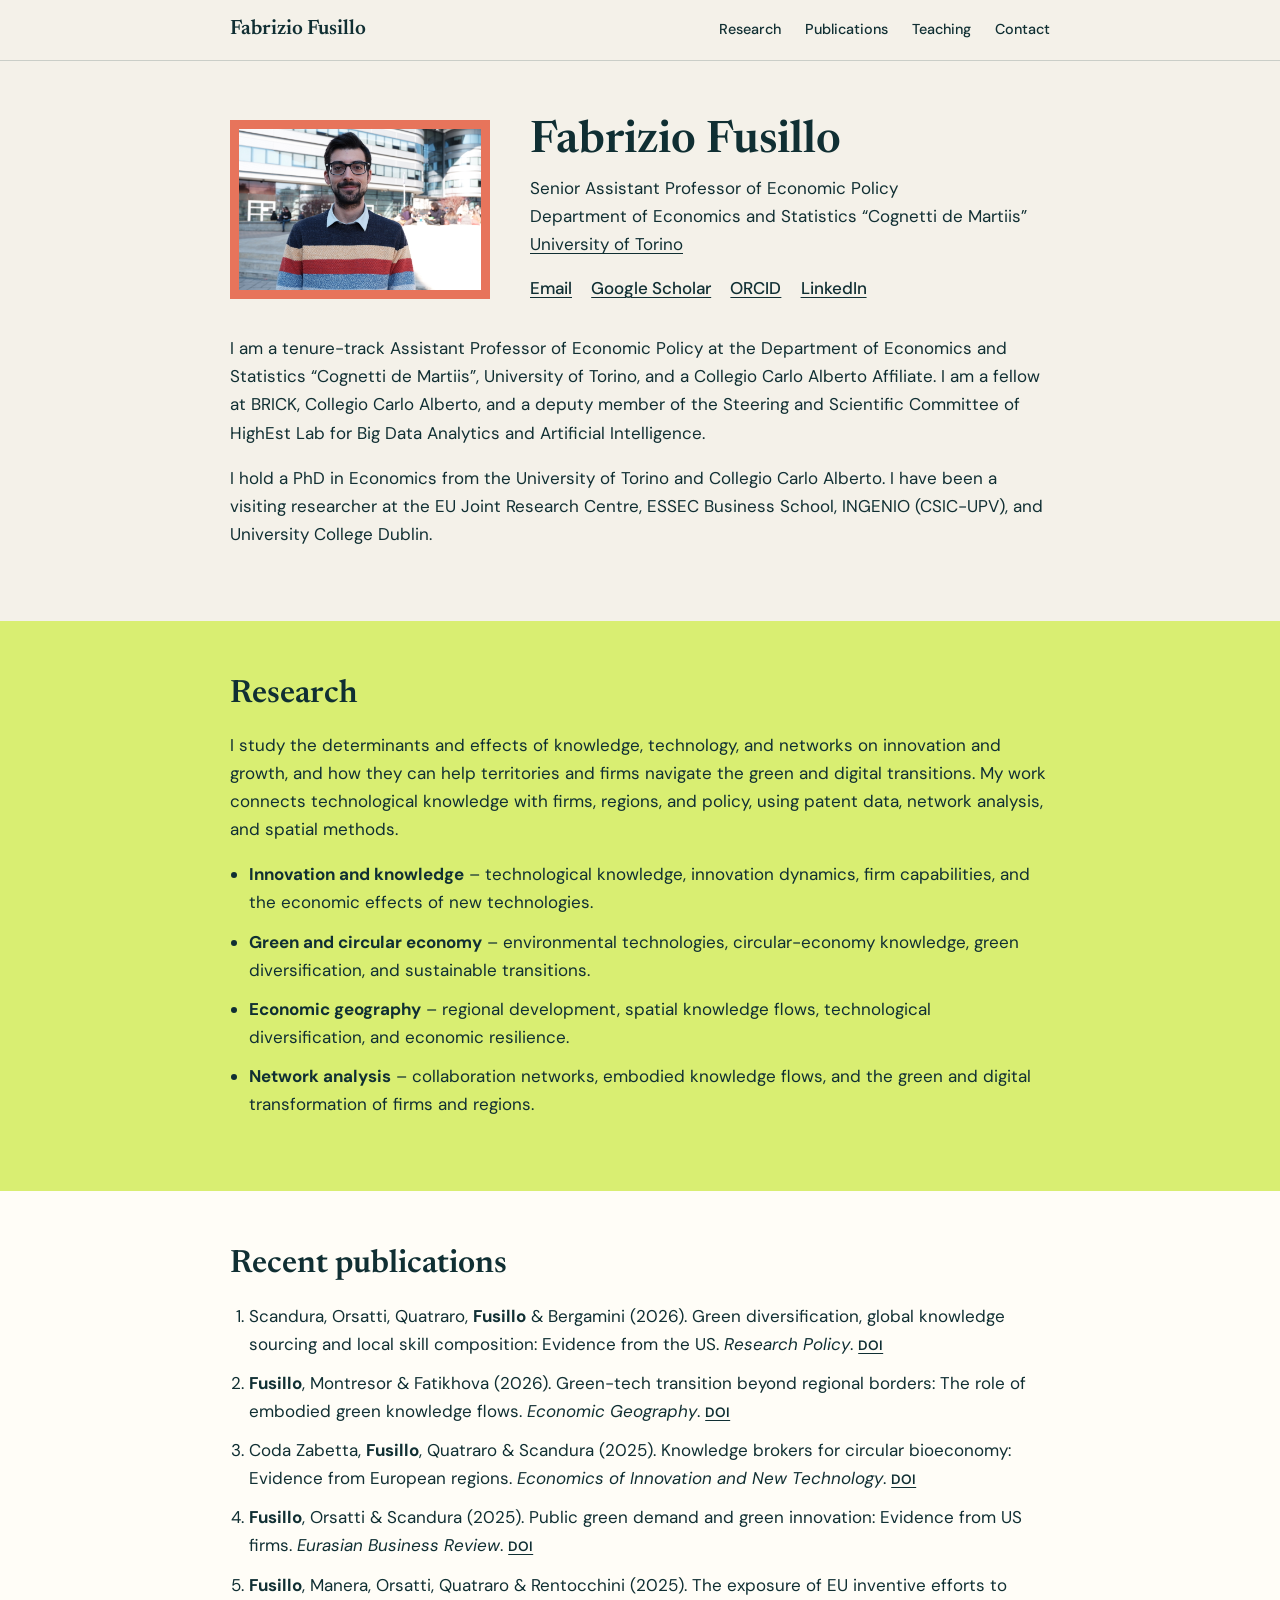
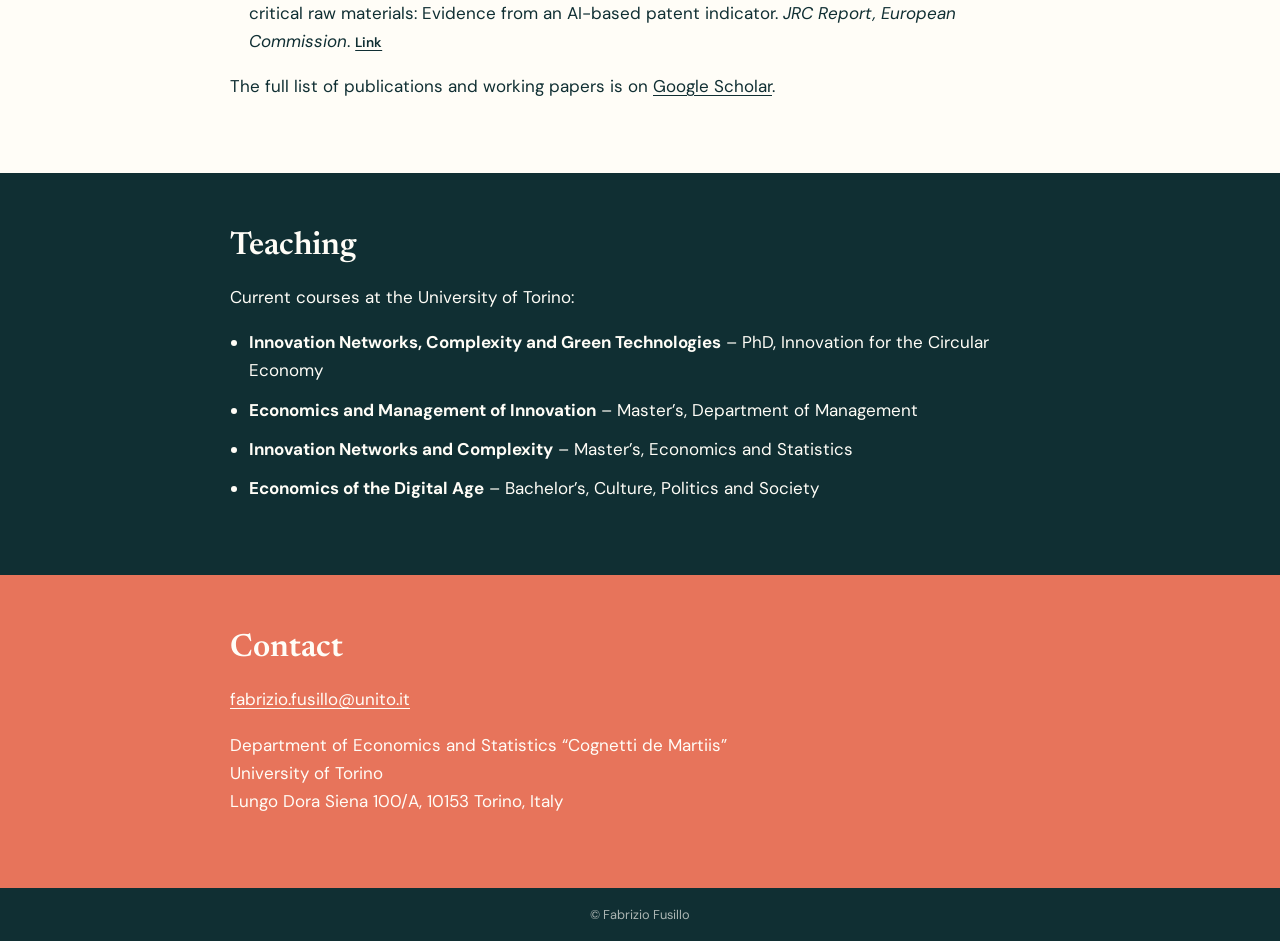
==== index.html @ 73b00be4 "Simplify site into a plain academic page Merge hero and about, list research themes and the 5 most r" ====
<!doctype html>
<html lang="en">
<head>
  <meta charset="utf-8">
  <meta name="viewport" content="width=device-width, initial-scale=1">
  <meta name="description" content="Fabrizio Fusillo is a Senior Assistant Professor of Economic Policy at the University of Torino, researching innovation, knowledge networks, and sustainable transitions.">
  <title>Fabrizio Fusillo</title>

  <link rel="preconnect" href="https://fonts.googleapis.com">
  <link rel="preconnect" href="https://fonts.gstatic.com" crossorigin>
  <link href="https://fonts.googleapis.com/css2?family=DM+Sans:wght@400;500;600&family=Newsreader:opsz,wght@6..72,500;6..72,600&display=swap" rel="stylesheet">
  <link rel="stylesheet" href="styles.css">
</head>

<body>

<header>
  <a href="#about" class="name">Fabrizio Fusillo</a>
  <nav>
    <a href="#research">Research</a>
    <a href="#publications">Publications</a>
    <a href="#teaching">Teaching</a>
    <a href="#contact">Contact</a>
  </nav>
</header>

<main>

<!-- ============ ABOUT ============ -->
<section id="about" class="paper">
  <div class="wrap profile">
    <img src="assets/fabrizio-fusillo.jpg" alt="Portrait of Fabrizio Fusillo">
    <div>
      <h1>Fabrizio Fusillo</h1>
      <p class="position">
        Senior Assistant Professor of Economic Policy<br>
        Department of Economics and Statistics “Cognetti de Martiis”<br>
        <a href="https://www.est.unito.it/do/home.pl">University of Torino</a>
      </p>
      <p class="links">
        <a href="mailto:fabrizio.fusillo@unito.it">Email</a>
        <a href="https://scholar.google.com/citations?user=CQ9z-CwAAAAJ&amp;hl=it&amp;oi=ao">Google Scholar</a>
        <a href="https://orcid.org/0000-0002-1454-1284">ORCID</a>
        <a href="https://www.linkedin.com/in/fabrizio-fusillo-4771b8a0/">LinkedIn</a>
        <!-- To show a CV link: put the PDF in the assets folder and remove the comment marks around the next line -->
        <!-- <a href="assets/cv-fusillo.pdf">CV</a> -->
      </p>
    </div>
  </div>

  <div class="wrap">
    <p>I am a tenure-track Assistant Professor of Economic Policy at the Department of Economics and Statistics “Cognetti de Martiis”, University of Torino, and a Collegio Carlo Alberto Affiliate. I am a fellow at BRICK, Collegio Carlo Alberto, and a deputy member of the Steering and Scientific Committee of HighEst Lab for Big Data Analytics and Artificial Intelligence.</p>
    <p>I hold a PhD in Economics from the University of Torino and Collegio Carlo Alberto. I have been a visiting researcher at the EU Joint Research Centre, ESSEC Business School, INGENIO (CSIC-UPV), and University College Dublin.</p>
  </div>
</section>

<!-- ============ RESEARCH ============ -->
<section id="research" class="lime">
  <div class="wrap">
    <h2>Research</h2>
    <p>I study the determinants and effects of knowledge, technology, and networks on innovation and growth, and how they can help territories and firms navigate the green and digital transitions. My work connects technological knowledge with firms, regions, and policy, using patent data, network analysis, and spatial methods.</p>
    <ul>
      <li><b>Innovation and knowledge</b> – technological knowledge, innovation dynamics, firm capabilities, and the economic effects of new technologies.</li>
      <li><b>Green and circular economy</b> – environmental technologies, circular-economy knowledge, green diversification, and sustainable transitions.</li>
      <li><b>Economic geography</b> – regional development, spatial knowledge flows, technological diversification, and economic resilience.</li>
      <li><b>Network analysis</b> – collaboration networks, embodied knowledge flows, and the green and digital transformation of firms and regions.</li>
    </ul>
  </div>
</section>

<!-- ============ PUBLICATIONS ============ -->
<!-- To add a publication: copy one <li>...</li> line, paste it at the top of the list, and change the text.
     Keep the list to the 5 most recent: delete the last line when you add a new one. -->
<section id="publications" class="white">
  <div class="wrap">
    <h2>Recent publications</h2>
    <ol>
      <li>Scandura, Orsatti, Quatraro, <b>Fusillo</b> &amp; Bergamini (2026). Green diversification, global knowledge sourcing and local skill composition: Evidence from the US. <em>Research Policy</em>. <a href="https://doi.org/10.1016/j.respol.2026.105434">DOI</a></li>
      <li><b>Fusillo</b>, Montresor &amp; Fatikhova (2026). Green-tech transition beyond regional borders: The role of embodied green knowledge flows. <em>Economic Geography</em>. <a href="https://doi.org/10.1080/00130095.2025.2577307">DOI</a></li>
      <li>Coda Zabetta, <b>Fusillo</b>, Quatraro &amp; Scandura (2025). Knowledge brokers for circular bioeconomy: Evidence from European regions. <em>Economics of Innovation and New Technology</em>. <a href="https://doi.org/10.1080/10438599.2025.2573064">DOI</a></li>
      <li><b>Fusillo</b>, Orsatti &amp; Scandura (2025). Public green demand and green innovation: Evidence from US firms. <em>Eurasian Business Review</em>. <a href="https://doi.org/10.1007/s40821-025-00304-y">DOI</a></li>
      <li><b>Fusillo</b>, Manera, Orsatti, Quatraro &amp; Rentocchini (2025). The exposure of EU inventive efforts to critical raw materials: Evidence from an AI-based patent indicator. <em>JRC Report, European Commission</em>. <a href="https://publications.jrc.ec.europa.eu/repository/handle/JRC141261">Link</a></li>
    </ol>
    <p>The full list of publications and working papers is on <a href="https://scholar.google.com/citations?user=CQ9z-CwAAAAJ&amp;hl=it&amp;oi=ao">Google Scholar</a>.</p>
  </div>
</section>

<!-- ============ TEACHING ============ -->
<!-- To add a course: copy one <li>...</li> line and change the text. -->
<section id="teaching" class="ink">
  <div class="wrap">
    <h2>Teaching</h2>
    <p>Current courses at the University of Torino:</p>
    <ul>
      <li><b>Innovation Networks, Complexity and Green Technologies</b> – PhD, Innovation for the Circular Economy</li>
      <li><b>Economics and Management of Innovation</b> – Master’s, Department of Management</li>
      <li><b>Innovation Networks and Complexity</b> – Master’s, Economics and Statistics</li>
      <li><b>Economics of the Digital Age</b> – Bachelor’s, Culture, Politics and Society</li>
    </ul>
  </div>
</section>

<!-- ============ CONTACT ============ -->
<section id="contact" class="coral">
  <div class="wrap">
    <h2>Contact</h2>
    <p><a href="mailto:fabrizio.fusillo@unito.it">fabrizio.fusillo@unito.it</a></p>
    <p>Department of Economics and Statistics “Cognetti de Martiis”<br>
       University of Torino<br>
       Lungo Dora Siena 100/A, 10153 Torino, Italy</p>
  </div>
</section>

</main>

<footer>© Fabrizio Fusillo</footer>

</body>
</html>
---- styles.css ----
/* =========================================================
   FABRIZIO FUSILLO — WEBSITE STYLES
   Colours and fonts are set here at the top.
   ========================================================= */

:root {
  --ink: #102f33;      /* dark green: text, Teaching background */
  --paper: #f4f1e9;    /* beige: About background */
  --white: #fffdf7;    /* off-white: Publications background */
  --lime: #d9ee72;     /* Research background */
  --coral: #e7745b;    /* Contact background, photo frame */
  --muted: #657276;

  --sans: "DM Sans", Arial, sans-serif;
  --serif: "Newsreader", Georgia, serif;

  --photo-width: 260px;
}

/* ---------- Page ---------- */
* { box-sizing: border-box; }
html { scroll-behavior: smooth; scroll-padding-top: 4rem; }

body {
  margin: 0;
  background: var(--paper);
  color: var(--ink);
  font-family: var(--sans);
  font-size: 17px;
  line-height: 1.65;
}

a { color: inherit; text-decoration-thickness: 1px; text-underline-offset: 3px; }
a:hover { color: var(--coral); }

h1, h2 { font-family: var(--serif); font-weight: 600; line-height: 1.1; }
h1 { font-size: 2.8rem; margin: 0 0 0.5rem; }
h2 { font-size: 2rem; margin: 0 0 1.2rem; }

ul, ol { padding-left: 1.2rem; }
li { margin-bottom: 0.7rem; }

/* ---------- Top bar ---------- */
header {
  position: sticky;
  top: 0;
  z-index: 10;
  display: flex;
  flex-wrap: wrap;
  justify-content: space-between;
  align-items: center;
  gap: 0.5rem 2rem;
  padding: 0.8rem max(16px, calc((100% - 820px) / 2));
  background: var(--paper);
  border-bottom: 1px solid rgba(16, 47, 51, 0.18);
}

header .name { font-family: var(--serif); font-size: 1.3rem; font-weight: 600; text-decoration: none; }
header nav { display: flex; flex-wrap: wrap; gap: 0.3rem 1.5rem; font-size: 0.9rem; font-weight: 500; }
header nav a { text-decoration: none; }

/* ---------- Sections and their colours ---------- */
section { padding: 3.5rem 16px; }
.wrap { max-width: 820px; margin: 0 auto; }

.paper { background: var(--paper); }
.lime  { background: var(--lime); }
.white { background: var(--white); }
.ink   { background: var(--ink); color: var(--white); }
.coral { background: var(--coral); color: var(--white); }

.ink a:hover, .coral a:hover { color: var(--lime); }

/* ---------- About: photo + name ---------- */
.profile {
  display: flex;
  flex-wrap: wrap;
  align-items: center;
  gap: 2rem 2.5rem;
  margin-bottom: 2rem;
}

.profile img {
  width: var(--photo-width);
  max-width: 100%;
  height: auto;
  border: 0.6rem solid var(--coral);
}

.position { margin: 0 0 1rem; }

.links { display: flex; flex-wrap: wrap; gap: 0.3rem 1.2rem; font-weight: 500; margin: 0; }

/* ---------- Publications ---------- */
#publications li em { font-style: italic; }
#publications li a { font-size: 0.85rem; font-weight: 600; }

/* ---------- Footer ---------- */
footer {
  padding: 1rem 16px;
  text-align: center;
  background: var(--ink);
  color: rgba(255, 253, 247, 0.65);
  font-size: 0.8rem;
}
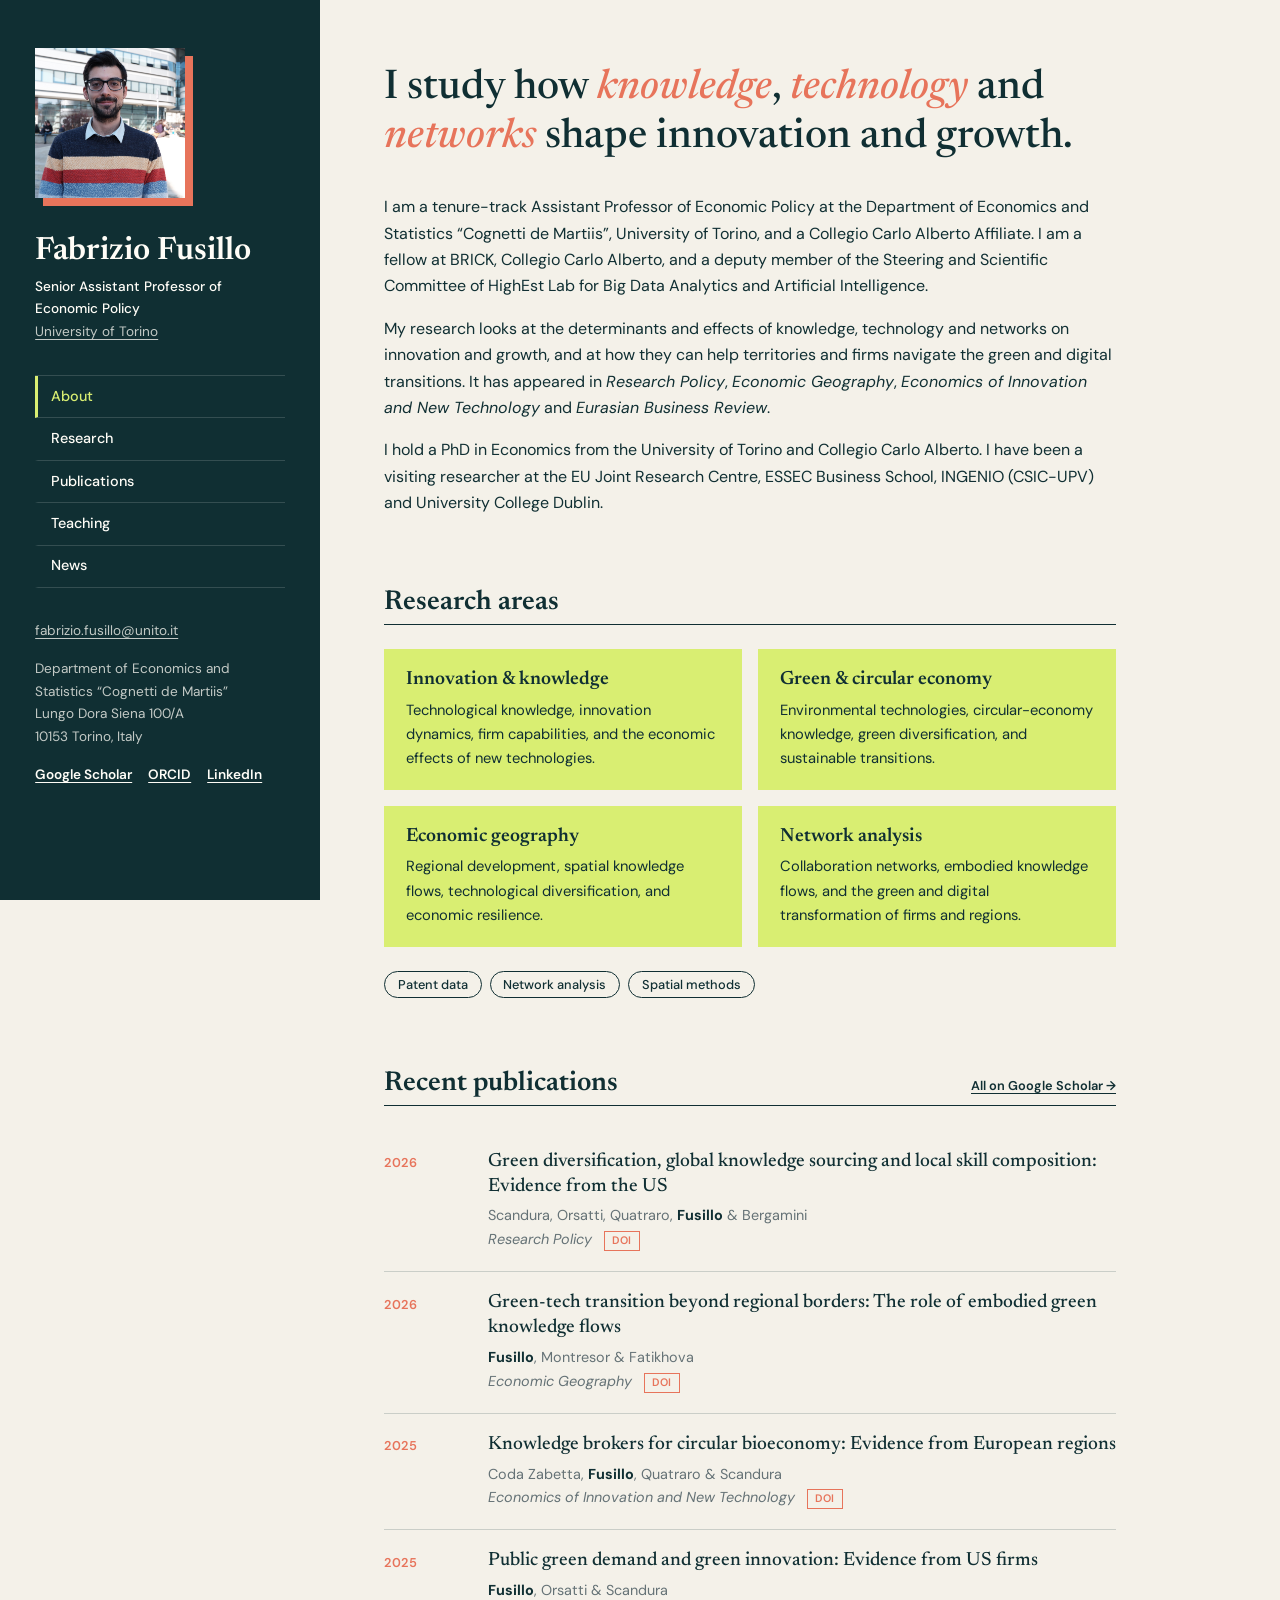
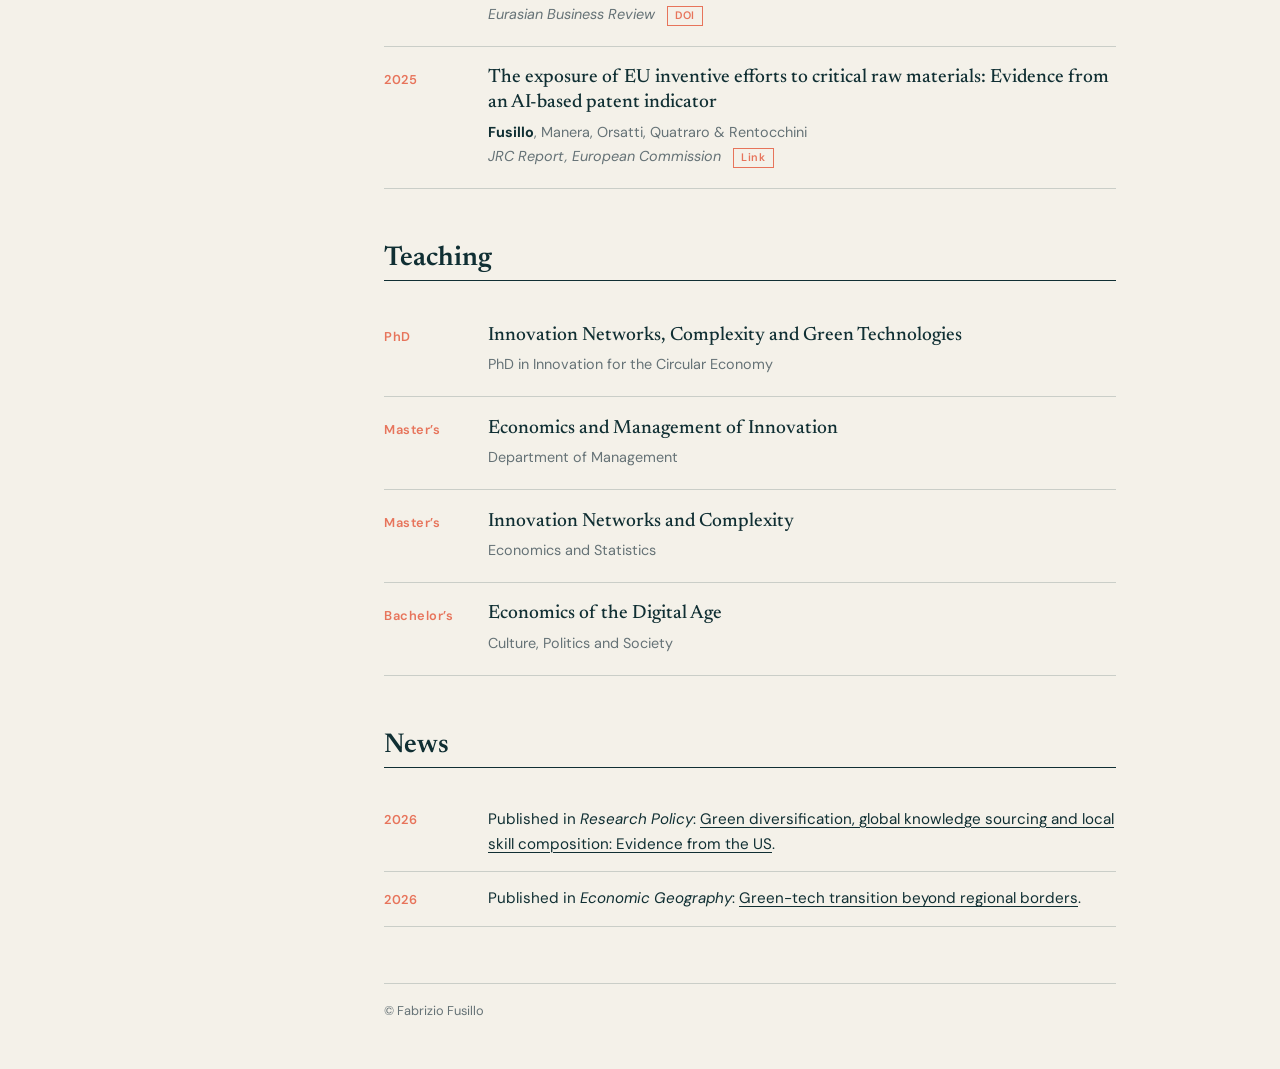
==== commit 525f34fc: "Rework layout with sidebar and structured publication list Dark sticky sidebar for photo, menu and c" ====
--- a/index.html
+++ b/index.html
@@ -8,112 +8,204 @@
 
   <link rel="preconnect" href="https://fonts.googleapis.com">
   <link rel="preconnect" href="https://fonts.gstatic.com" crossorigin>
-  <link href="https://fonts.googleapis.com/css2?family=DM+Sans:wght@400;500;600&family=Newsreader:opsz,wght@6..72,500;6..72,600&display=swap" rel="stylesheet">
+  <link href="https://fonts.googleapis.com/css2?family=DM+Sans:wght@400;500;600&family=Newsreader:ital,opsz,wght@0,6..72,500;0,6..72,600;1,6..72,500&display=swap" rel="stylesheet">
   <link rel="stylesheet" href="styles.css">
 </head>
 
 <body>
-
-<header>
-  <a href="#about" class="name">Fabrizio Fusillo</a>
+<div class="layout">
+
+<!-- ================= SIDEBAR: photo, name, menu, contact ================= -->
+<aside>
+  <img src="assets/fabrizio-fusillo.jpg" alt="Portrait of Fabrizio Fusillo">
+
+  <h1>Fabrizio Fusillo</h1>
+  <p class="position">
+    <b>Senior Assistant Professor of Economic Policy</b><br>
+    <a href="https://www.est.unito.it/do/home.pl">University of Torino</a>
+  </p>
+
   <nav>
+    <a href="#about">About</a>
     <a href="#research">Research</a>
     <a href="#publications">Publications</a>
     <a href="#teaching">Teaching</a>
-    <a href="#contact">Contact</a>
+    <a href="#news">News</a>
   </nav>
-</header>
-
-<main>
-
-<!-- ============ ABOUT ============ -->
-<section id="about" class="paper">
-  <div class="wrap profile">
-    <img src="assets/fabrizio-fusillo.jpg" alt="Portrait of Fabrizio Fusillo">
-    <div>
-      <h1>Fabrizio Fusillo</h1>
-      <p class="position">
-        Senior Assistant Professor of Economic Policy<br>
-        Department of Economics and Statistics “Cognetti de Martiis”<br>
-        <a href="https://www.est.unito.it/do/home.pl">University of Torino</a>
-      </p>
-      <p class="links">
-        <a href="mailto:fabrizio.fusillo@unito.it">Email</a>
-        <a href="https://scholar.google.com/citations?user=CQ9z-CwAAAAJ&amp;hl=it&amp;oi=ao">Google Scholar</a>
-        <a href="https://orcid.org/0000-0002-1454-1284">ORCID</a>
-        <a href="https://www.linkedin.com/in/fabrizio-fusillo-4771b8a0/">LinkedIn</a>
-        <!-- To show a CV link: put the PDF in the assets folder and remove the comment marks around the next line -->
-        <!-- <a href="assets/cv-fusillo.pdf">CV</a> -->
-      </p>
-    </div>
-  </div>
-
-  <div class="wrap">
-    <p>I am a tenure-track Assistant Professor of Economic Policy at the Department of Economics and Statistics “Cognetti de Martiis”, University of Torino, and a Collegio Carlo Alberto Affiliate. I am a fellow at BRICK, Collegio Carlo Alberto, and a deputy member of the Steering and Scientific Committee of HighEst Lab for Big Data Analytics and Artificial Intelligence.</p>
-    <p>I hold a PhD in Economics from the University of Torino and Collegio Carlo Alberto. I have been a visiting researcher at the EU Joint Research Centre, ESSEC Business School, INGENIO (CSIC-UPV), and University College Dublin.</p>
-  </div>
-</section>
-
-<!-- ============ RESEARCH ============ -->
-<section id="research" class="lime">
-  <div class="wrap">
-    <h2>Research</h2>
-    <p>I study the determinants and effects of knowledge, technology, and networks on innovation and growth, and how they can help territories and firms navigate the green and digital transitions. My work connects technological knowledge with firms, regions, and policy, using patent data, network analysis, and spatial methods.</p>
-    <ul>
-      <li><b>Innovation and knowledge</b> – technological knowledge, innovation dynamics, firm capabilities, and the economic effects of new technologies.</li>
-      <li><b>Green and circular economy</b> – environmental technologies, circular-economy knowledge, green diversification, and sustainable transitions.</li>
-      <li><b>Economic geography</b> – regional development, spatial knowledge flows, technological diversification, and economic resilience.</li>
-      <li><b>Network analysis</b> – collaboration networks, embodied knowledge flows, and the green and digital transformation of firms and regions.</li>
-    </ul>
-  </div>
-</section>
-
-<!-- ============ PUBLICATIONS ============ -->
-<!-- To add a publication: copy one <li>...</li> line, paste it at the top of the list, and change the text.
-     Keep the list to the 5 most recent: delete the last line when you add a new one. -->
-<section id="publications" class="white">
-  <div class="wrap">
-    <h2>Recent publications</h2>
-    <ol>
-      <li>Scandura, Orsatti, Quatraro, <b>Fusillo</b> &amp; Bergamini (2026). Green diversification, global knowledge sourcing and local skill composition: Evidence from the US. <em>Research Policy</em>. <a href="https://doi.org/10.1016/j.respol.2026.105434">DOI</a></li>
-      <li><b>Fusillo</b>, Montresor &amp; Fatikhova (2026). Green-tech transition beyond regional borders: The role of embodied green knowledge flows. <em>Economic Geography</em>. <a href="https://doi.org/10.1080/00130095.2025.2577307">DOI</a></li>
-      <li>Coda Zabetta, <b>Fusillo</b>, Quatraro &amp; Scandura (2025). Knowledge brokers for circular bioeconomy: Evidence from European regions. <em>Economics of Innovation and New Technology</em>. <a href="https://doi.org/10.1080/10438599.2025.2573064">DOI</a></li>
-      <li><b>Fusillo</b>, Orsatti &amp; Scandura (2025). Public green demand and green innovation: Evidence from US firms. <em>Eurasian Business Review</em>. <a href="https://doi.org/10.1007/s40821-025-00304-y">DOI</a></li>
-      <li><b>Fusillo</b>, Manera, Orsatti, Quatraro &amp; Rentocchini (2025). The exposure of EU inventive efforts to critical raw materials: Evidence from an AI-based patent indicator. <em>JRC Report, European Commission</em>. <a href="https://publications.jrc.ec.europa.eu/repository/handle/JRC141261">Link</a></li>
-    </ol>
-    <p>The full list of publications and working papers is on <a href="https://scholar.google.com/citations?user=CQ9z-CwAAAAJ&amp;hl=it&amp;oi=ao">Google Scholar</a>.</p>
-  </div>
-</section>
-
-<!-- ============ TEACHING ============ -->
-<!-- To add a course: copy one <li>...</li> line and change the text. -->
-<section id="teaching" class="ink">
-  <div class="wrap">
-    <h2>Teaching</h2>
-    <p>Current courses at the University of Torino:</p>
-    <ul>
-      <li><b>Innovation Networks, Complexity and Green Technologies</b> – PhD, Innovation for the Circular Economy</li>
-      <li><b>Economics and Management of Innovation</b> – Master’s, Department of Management</li>
-      <li><b>Innovation Networks and Complexity</b> – Master’s, Economics and Statistics</li>
-      <li><b>Economics of the Digital Age</b> – Bachelor’s, Culture, Politics and Society</li>
-    </ul>
-  </div>
-</section>
-
-<!-- ============ CONTACT ============ -->
-<section id="contact" class="coral">
-  <div class="wrap">
-    <h2>Contact</h2>
+
+  <div class="contact">
     <p><a href="mailto:fabrizio.fusillo@unito.it">fabrizio.fusillo@unito.it</a></p>
     <p>Department of Economics and Statistics “Cognetti de Martiis”<br>
-       University of Torino<br>
-       Lungo Dora Siena 100/A, 10153 Torino, Italy</p>
+       Lungo Dora Siena 100/A<br>
+       10153 Torino, Italy</p>
+    <p class="links">
+      <a href="https://scholar.google.com/citations?user=CQ9z-CwAAAAJ&amp;hl=it&amp;oi=ao">Google Scholar</a>
+      <a href="https://orcid.org/0000-0002-1454-1284">ORCID</a>
+      <a href="https://www.linkedin.com/in/fabrizio-fusillo-4771b8a0/">LinkedIn</a>
+      <!-- To show a CV link: put the PDF in the assets folder and remove the comment marks around the next line -->
+      <!-- <a href="assets/cv-fusillo.pdf">CV</a> -->
+    </p>
   </div>
-</section>
+</aside>
+
+<main>
+
+<!-- ================= ABOUT ================= -->
+<section id="about">
+  <p class="tagline">I study how <em>knowledge</em>, <em>technology</em> and <em>networks</em> shape innovation and growth.</p>
+
+  <p>I am a tenure-track Assistant Professor of Economic Policy at the Department of Economics and Statistics “Cognetti de Martiis”, University of Torino, and a Collegio Carlo Alberto Affiliate. I am a fellow at BRICK, Collegio Carlo Alberto, and a deputy member of the Steering and Scientific Committee of HighEst Lab for Big Data Analytics and Artificial Intelligence.</p>
+  <p>My research looks at the determinants and effects of knowledge, technology and networks on innovation and growth, and at how they can help territories and firms navigate the green and digital transitions. It has appeared in <em>Research Policy</em>, <em>Economic Geography</em>, <em>Economics of Innovation and New Technology</em> and <em>Eurasian Business Review</em>.</p>
+  <p>I hold a PhD in Economics from the University of Torino and Collegio Carlo Alberto. I have been a visiting researcher at the EU Joint Research Centre, ESSEC Business School, INGENIO (CSIC-UPV) and University College Dublin.</p>
+</section>
+
+<!-- ================= RESEARCH ================= -->
+<section id="research">
+  <h2>Research areas</h2>
+  <ul class="themes">
+    <li>
+      <h3>Innovation &amp; knowledge</h3>
+      <p>Technological knowledge, innovation dynamics, firm capabilities, and the economic effects of new technologies.</p>
+    </li>
+    <li>
+      <h3>Green &amp; circular economy</h3>
+      <p>Environmental technologies, circular-economy knowledge, green diversification, and sustainable transitions.</p>
+    </li>
+    <li>
+      <h3>Economic geography</h3>
+      <p>Regional development, spatial knowledge flows, technological diversification, and economic resilience.</p>
+    </li>
+    <li>
+      <h3>Network analysis</h3>
+      <p>Collaboration networks, embodied knowledge flows, and the green and digital transformation of firms and regions.</p>
+    </li>
+  </ul>
+  <p class="chips"><span>Patent data</span> <span>Network analysis</span> <span>Spatial methods</span></p>
+</section>
+
+<!-- ================= PUBLICATIONS ================= -->
+<!-- To add a publication: copy a whole <li> ... </li> block, paste it at the top of the list
+     and change the text. Delete the last block so the list keeps the 5 most recent. -->
+<section id="publications">
+  <h2>Recent publications <a href="https://scholar.google.com/citations?user=CQ9z-CwAAAAJ&amp;hl=it&amp;oi=ao">All on Google Scholar →</a></h2>
+  <ul class="entries">
+    <li>
+      <span>2026</span>
+      <div>
+        <h3>Green diversification, global knowledge sourcing and local skill composition: Evidence from the US</h3>
+        <p>Scandura, Orsatti, Quatraro, <b>Fusillo</b> &amp; Bergamini</p>
+        <p><em>Research Policy</em> <a href="https://doi.org/10.1016/j.respol.2026.105434">DOI</a></p>
+      </div>
+    </li>
+    <li>
+      <span>2026</span>
+      <div>
+        <h3>Green-tech transition beyond regional borders: The role of embodied green knowledge flows</h3>
+        <p><b>Fusillo</b>, Montresor &amp; Fatikhova</p>
+        <p><em>Economic Geography</em> <a href="https://doi.org/10.1080/00130095.2025.2577307">DOI</a></p>
+      </div>
+    </li>
+    <li>
+      <span>2025</span>
+      <div>
+        <h3>Knowledge brokers for circular bioeconomy: Evidence from European regions</h3>
+        <p>Coda Zabetta, <b>Fusillo</b>, Quatraro &amp; Scandura</p>
+        <p><em>Economics of Innovation and New Technology</em> <a href="https://doi.org/10.1080/10438599.2025.2573064">DOI</a></p>
+      </div>
+    </li>
+    <li>
+      <span>2025</span>
+      <div>
+        <h3>Public green demand and green innovation: Evidence from US firms</h3>
+        <p><b>Fusillo</b>, Orsatti &amp; Scandura</p>
+        <p><em>Eurasian Business Review</em> <a href="https://doi.org/10.1007/s40821-025-00304-y">DOI</a></p>
+      </div>
+    </li>
+    <li>
+      <span>2025</span>
+      <div>
+        <h3>The exposure of EU inventive efforts to critical raw materials: Evidence from an AI-based patent indicator</h3>
+        <p><b>Fusillo</b>, Manera, Orsatti, Quatraro &amp; Rentocchini</p>
+        <p><em>JRC Report, European Commission</em> <a href="https://publications.jrc.ec.europa.eu/repository/handle/JRC141261">Link</a></p>
+      </div>
+    </li>
+  </ul>
+</section>
+
+<!-- ================= TEACHING ================= -->
+<!-- To add a course: copy a whole <li> ... </li> block and change the text. -->
+<section id="teaching">
+  <h2>Teaching</h2>
+  <ul class="entries">
+    <li>
+      <span>PhD</span>
+      <div>
+        <h3>Innovation Networks, Complexity and Green Technologies</h3>
+        <p>PhD in Innovation for the Circular Economy</p>
+      </div>
+    </li>
+    <li>
+      <span>Master’s</span>
+      <div>
+        <h3>Economics and Management of Innovation</h3>
+        <p>Department of Management</p>
+      </div>
+    </li>
+    <li>
+      <span>Master’s</span>
+      <div>
+        <h3>Innovation Networks and Complexity</h3>
+        <p>Economics and Statistics</p>
+      </div>
+    </li>
+    <li>
+      <span>Bachelor’s</span>
+      <div>
+        <h3>Economics of the Digital Age</h3>
+        <p>Culture, Politics and Society</p>
+      </div>
+    </li>
+  </ul>
+</section>
+
+<!-- ================= NEWS ================= -->
+<!-- To add news: copy a whole <li> ... </li> block, paste it at the top and change the text.
+     The date can be just a year or e.g. "Oct 2026". -->
+<section id="news">
+  <h2>News</h2>
+  <ul class="entries news">
+    <li>
+      <span>2026</span>
+      <div>
+        <p>Published in <em>Research Policy</em>: <a href="https://doi.org/10.1016/j.respol.2026.105434">Green diversification, global knowledge sourcing and local skill composition: Evidence from the US</a>.</p>
+      </div>
+    </li>
+    <li>
+      <span>2026</span>
+      <div>
+        <p>Published in <em>Economic Geography</em>: <a href="https://doi.org/10.1080/00130095.2025.2577307">Green-tech transition beyond regional borders</a>.</p>
+      </div>
+    </li>
+  </ul>
+</section>
+
+<footer>© Fabrizio Fusillo</footer>
 
 </main>
-
-<footer>© Fabrizio Fusillo</footer>
+</div>
+
+<script>
+  // Highlights the current section in the menu while scrolling. No need to edit this.
+  const menuLinks = document.querySelectorAll('aside nav a');
+  const observer = new IntersectionObserver((entries) => {
+    entries.forEach((entry) => {
+      if (entry.isIntersecting) {
+        menuLinks.forEach((a) => a.classList.toggle('active', a.hash === '#' + entry.target.id));
+      }
+    });
+  }, { rootMargin: '-30% 0px -60% 0px' });
+  document.querySelectorAll('main section').forEach((s) => observer.observe(s));
+</script>
 
 </body>
 </html>
--- a/styles.css
+++ b/styles.css
@@ -1,105 +1,193 @@
 /* =========================================================
    FABRIZIO FUSILLO — WEBSITE STYLES
-   Colours and fonts are set here at the top.
+   Colours, fonts and photo size are set here at the top.
    ========================================================= */
 
 :root {
-  --ink: #102f33;      /* dark green: text, Teaching background */
-  --paper: #f4f1e9;    /* beige: About background */
-  --white: #fffdf7;    /* off-white: Publications background */
-  --lime: #d9ee72;     /* Research background */
-  --coral: #e7745b;    /* Contact background, photo frame */
+  --ink: #102f33;      /* dark green: text and sidebar */
+  --paper: #f4f1e9;    /* beige: page background */
+  --white: #fffdf7;
+  --lime: #d9ee72;     /* research boxes, menu highlight */
+  --coral: #e7745b;    /* accents, photo shadow, DOI buttons */
   --muted: #657276;
+  --line: rgba(16, 47, 51, 0.18);
 
   --sans: "DM Sans", Arial, sans-serif;
   --serif: "Newsreader", Georgia, serif;
 
-  --photo-width: 260px;
+  --photo-size: 150px;
+  --sidebar-width: 320px;
 }
 
 /* ---------- Page ---------- */
 * { box-sizing: border-box; }
-html { scroll-behavior: smooth; scroll-padding-top: 4rem; }
+html { scroll-behavior: smooth; }
 
 body {
   margin: 0;
   background: var(--paper);
   color: var(--ink);
   font-family: var(--sans);
-  font-size: 17px;
+  font-size: 16px;
   line-height: 1.65;
 }
 
-a { color: inherit; text-decoration-thickness: 1px; text-underline-offset: 3px; }
+a { color: inherit; text-underline-offset: 3px; text-decoration-thickness: 1px; }
 a:hover { color: var(--coral); }
 
-h1, h2 { font-family: var(--serif); font-weight: 600; line-height: 1.1; }
-h1 { font-size: 2.8rem; margin: 0 0 0.5rem; }
-h2 { font-size: 2rem; margin: 0 0 1.2rem; }
+.layout {
+  display: grid;
+  grid-template-columns: var(--sidebar-width) minmax(0, 1fr);
+  min-height: 100vh;
+}
 
-ul, ol { padding-left: 1.2rem; }
-li { margin-bottom: 0.7rem; }
-
-/* ---------- Top bar ---------- */
-header {
+/* ---------- Sidebar ---------- */
+aside {
   position: sticky;
   top: 0;
-  z-index: 10;
-  display: flex;
-  flex-wrap: wrap;
-  justify-content: space-between;
-  align-items: center;
-  gap: 0.5rem 2rem;
-  padding: 0.8rem max(16px, calc((100% - 820px) / 2));
-  background: var(--paper);
-  border-bottom: 1px solid rgba(16, 47, 51, 0.18);
+  height: 100vh;
+  overflow-y: auto;
+  padding: 3rem 2.2rem;
+  background: var(--ink);
+  color: rgba(255, 253, 247, 0.75);
+  font-size: 0.85rem;
 }
 
-header .name { font-family: var(--serif); font-size: 1.3rem; font-weight: 600; text-decoration: none; }
-header nav { display: flex; flex-wrap: wrap; gap: 0.3rem 1.5rem; font-size: 0.9rem; font-weight: 500; }
-header nav a { text-decoration: none; }
-
-/* ---------- Sections and their colours ---------- */
-section { padding: 3.5rem 16px; }
-.wrap { max-width: 820px; margin: 0 auto; }
-
-.paper { background: var(--paper); }
-.lime  { background: var(--lime); }
-.white { background: var(--white); }
-.ink   { background: var(--ink); color: var(--white); }
-.coral { background: var(--coral); color: var(--white); }
-
-.ink a:hover, .coral a:hover { color: var(--lime); }
-
-/* ---------- About: photo + name ---------- */
-.profile {
-  display: flex;
-  flex-wrap: wrap;
-  align-items: center;
-  gap: 2rem 2.5rem;
-  margin-bottom: 2rem;
+aside img {
+  width: var(--photo-size);
+  aspect-ratio: 1;
+  object-fit: cover;
+  object-position: 42% 30%;
+  box-shadow: 8px 8px 0 var(--coral);
 }
 
-.profile img {
-  width: var(--photo-width);
-  max-width: 100%;
-  height: auto;
-  border: 0.6rem solid var(--coral);
+aside h1 {
+  margin: 1.8rem 0 0.4rem;
+  font: 600 2rem/1.1 var(--serif);
+  color: var(--white);
 }
 
-.position { margin: 0 0 1rem; }
+.position { margin: 0; }
+.position b { color: var(--white); font-weight: 500; }
 
-.links { display: flex; flex-wrap: wrap; gap: 0.3rem 1.2rem; font-weight: 500; margin: 0; }
+aside nav { margin: 2rem 0; border-top: 1px solid rgba(255, 255, 255, 0.15); }
 
-/* ---------- Publications ---------- */
-#publications li em { font-style: italic; }
-#publications li a { font-size: 0.85rem; font-weight: 600; }
+aside nav a {
+  display: block;
+  padding: 0.55rem 0.8rem;
+  border-bottom: 1px solid rgba(255, 255, 255, 0.15);
+  border-left: 3px solid transparent;
+  color: var(--white);
+  font-size: 0.9rem;
+  font-weight: 500;
+  text-decoration: none;
+}
 
-/* ---------- Footer ---------- */
-footer {
-  padding: 1rem 16px;
-  text-align: center;
-  background: var(--ink);
-  color: rgba(255, 253, 247, 0.65);
+aside nav a:hover,
+aside nav a.active { border-left-color: var(--lime); color: var(--lime); }
+
+.contact p { margin: 0 0 1rem; }
+.contact a:hover { color: var(--lime); }
+.links { display: flex; flex-wrap: wrap; gap: 0.3rem 1rem; font-weight: 600; color: var(--white); }
+
+/* ---------- Main column ---------- */
+main { max-width: 860px; padding: 4rem 5vw 2rem; }
+section { padding-bottom: 3.5rem; }
+
+.tagline {
+  margin: 0 0 2rem;
+  font: 500 clamp(1.8rem, 3.2vw, 2.6rem)/1.2 var(--serif);
+}
+.tagline em { color: var(--coral); }
+
+h2 {
+  display: flex;
+  justify-content: space-between;
+  align-items: baseline;
+  gap: 1rem;
+  margin: 0 0 1.5rem;
+  padding-bottom: 0.5rem;
+  border-bottom: 1px solid var(--ink);
+  font: 600 1.7rem var(--serif);
+}
+h2 a { font: 600 0.8rem var(--sans); white-space: nowrap; }
+
+h3 { margin: 0 0 0.3rem; font: 500 1.2rem/1.3 var(--serif); }
+
+/* ---------- Research areas ---------- */
+.themes {
+  display: grid;
+  grid-template-columns: 1fr 1fr;
+  gap: 1rem;
+  margin: 0 0 1.5rem;
+  padding: 0;
+  list-style: none;
+}
+.themes li { padding: 1.2rem 1.4rem; background: var(--lime); }
+.themes h3 { font-weight: 600; }
+.themes p { margin: 0; font-size: 0.92rem; }
+
+.chips { display: flex; flex-wrap: wrap; gap: 0.5rem; }
+.chips span {
+  padding: 0.15rem 0.8rem;
+  border: 1px solid var(--ink);
+  border-radius: 999px;
   font-size: 0.8rem;
+  font-weight: 500;
 }
+
+/* ---------- Lists: publications, teaching, news ---------- */
+/* Each <li> has a small label on the left (<span>) and the text on the right (<div>). */
+.entries { margin: 0; padding: 0; list-style: none; }
+
+.entries li {
+  display: grid;
+  grid-template-columns: 5.5rem minmax(0, 1fr);
+  gap: 1rem;
+  padding: 1.2rem 0;
+  border-bottom: 1px solid var(--line);
+}
+
+.entries li > span {
+  padding-top: 0.15rem;
+  color: var(--coral);
+  font-size: 0.8rem;
+  font-weight: 600;
+  letter-spacing: 0.04em;
+}
+
+.entries p { margin: 0; color: var(--muted); font-size: 0.9rem; }
+.entries b { color: var(--ink); }
+
+/* small DOI / Link button after the journal name */
+.entries h3 + p + p a {
+  display: inline-block;
+  margin-left: 0.5rem;
+  padding: 0 0.45rem;
+  border: 1px solid var(--coral);
+  color: var(--coral);
+  font-size: 0.68rem;
+  font-weight: 600;
+  letter-spacing: 0.06em;
+  text-decoration: none;
+}
+.entries h3 + p + p a:hover { background: var(--coral); color: var(--white); }
+
+.news li { padding: 0.9rem 0; }
+.news p { color: var(--ink); font-size: 0.95rem; }
+
+footer { padding: 1rem 0; border-top: 1px solid var(--line); color: var(--muted); font-size: 0.8rem; }
+
+/* ---------- Tablet and phone ---------- */
+@media (max-width: 900px) {
+  .layout { grid-template-columns: 1fr; }
+
+  aside { position: static; height: auto; padding: 2rem 16px; }
+  aside nav { display: flex; flex-wrap: wrap; gap: 0 1.2rem; border: 0; margin: 1.5rem 0; }
+  aside nav a { padding: 0.3rem 0; border: 0; }
+
+  main { padding: 2.5rem 16px 1rem; }
+  .themes { grid-template-columns: 1fr; }
+  .entries li { grid-template-columns: 1fr; gap: 0.3rem; }
+  h2 { flex-wrap: wrap; }
+}
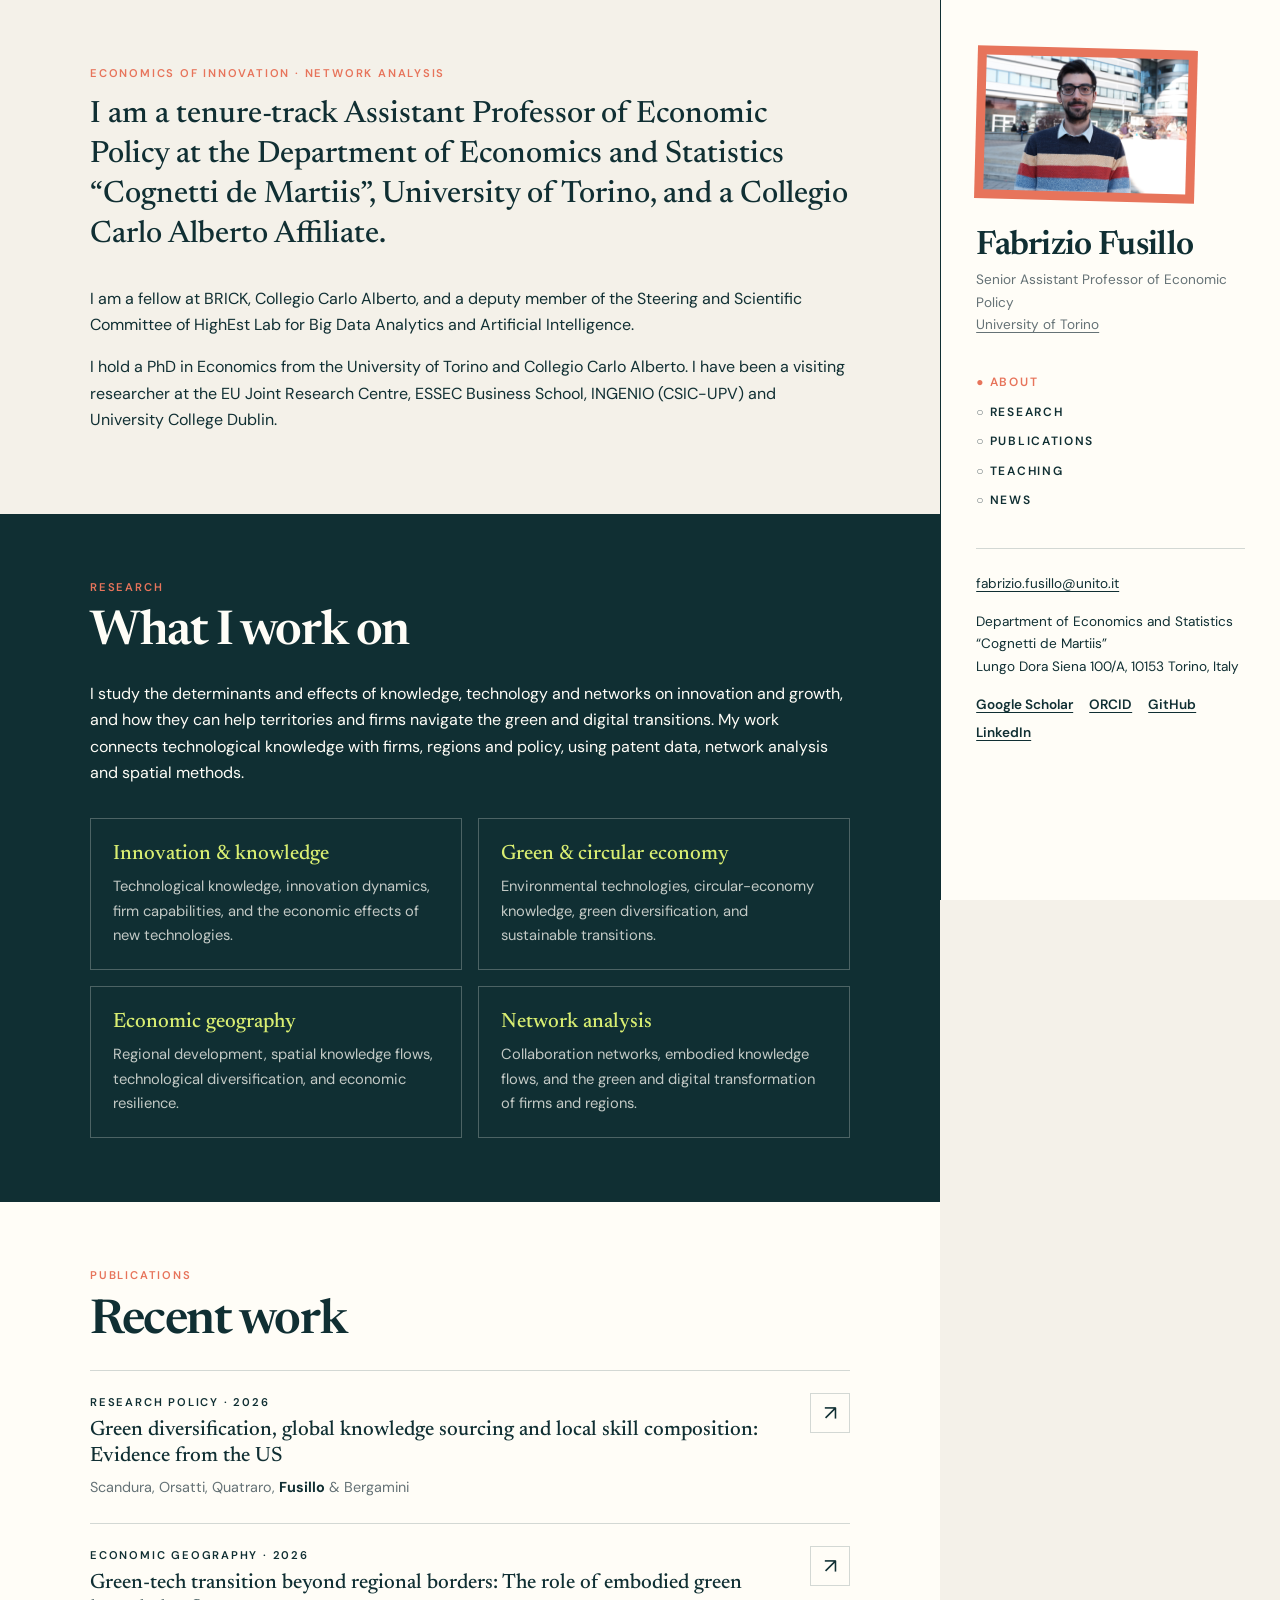
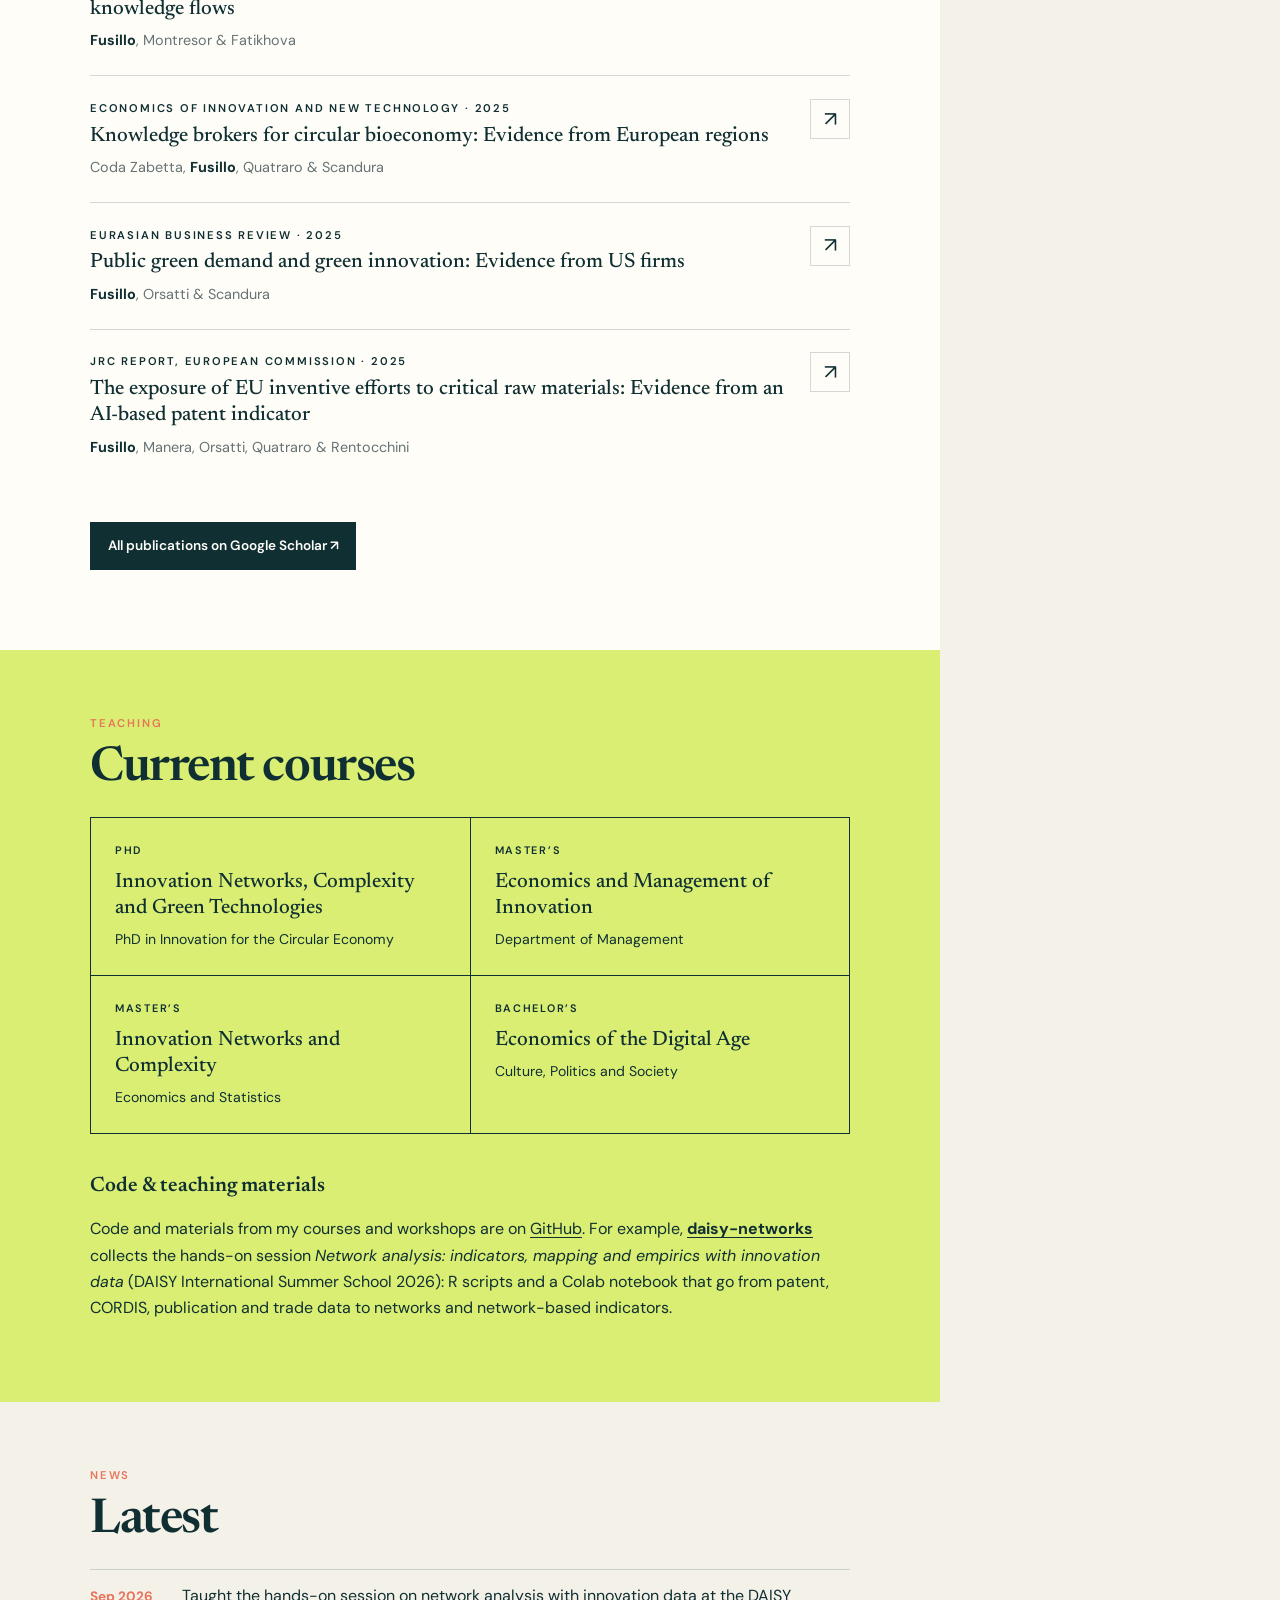
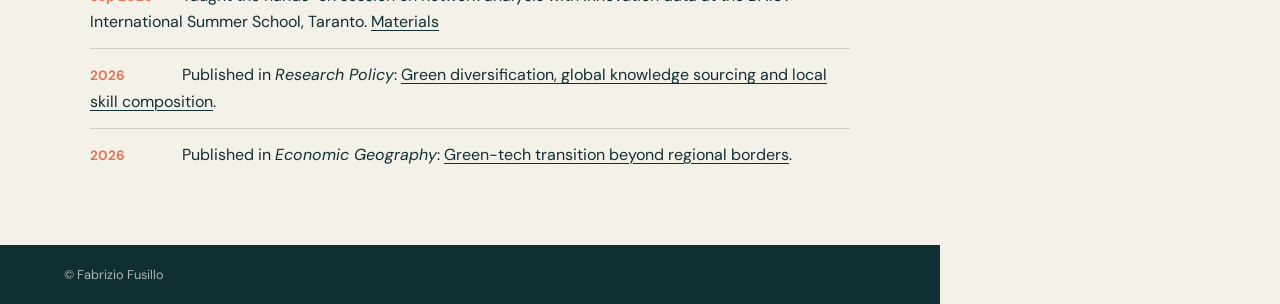
==== commit ce053ed4: "Move side column right and restore original visual language Side column now on the right with the ro" ====
--- a/index.html
+++ b/index.html
@@ -8,20 +8,20 @@
 
   <link rel="preconnect" href="https://fonts.googleapis.com">
   <link rel="preconnect" href="https://fonts.gstatic.com" crossorigin>
-  <link href="https://fonts.googleapis.com/css2?family=DM+Sans:wght@400;500;600&family=Newsreader:ital,opsz,wght@0,6..72,500;0,6..72,600;1,6..72,500&display=swap" rel="stylesheet">
+  <link href="https://fonts.googleapis.com/css2?family=DM+Sans:wght@400;500;600&family=Newsreader:opsz,wght@6..72,500;6..72,600&display=swap" rel="stylesheet">
   <link rel="stylesheet" href="styles.css">
 </head>
 
 <body>
 <div class="layout">
 
-<!-- ================= SIDEBAR: photo, name, menu, contact ================= -->
+<!-- ================= SIDE COLUMN (right): photo, name, menu, contact ================= -->
 <aside>
-  <img src="assets/fabrizio-fusillo.jpg" alt="Portrait of Fabrizio Fusillo">
+  <div class="photo"><img src="assets/fabrizio-fusillo.jpg" alt="Portrait of Fabrizio Fusillo"></div>
 
   <h1>Fabrizio Fusillo</h1>
   <p class="position">
-    <b>Senior Assistant Professor of Economic Policy</b><br>
+    Senior Assistant Professor of Economic Policy<br>
     <a href="https://www.est.unito.it/do/home.pl">University of Torino</a>
   </p>
 
@@ -36,11 +36,11 @@
   <div class="contact">
     <p><a href="mailto:fabrizio.fusillo@unito.it">fabrizio.fusillo@unito.it</a></p>
     <p>Department of Economics and Statistics “Cognetti de Martiis”<br>
-       Lungo Dora Siena 100/A<br>
-       10153 Torino, Italy</p>
+       Lungo Dora Siena 100/A, 10153 Torino, Italy</p>
     <p class="links">
       <a href="https://scholar.google.com/citations?user=CQ9z-CwAAAAJ&amp;hl=it&amp;oi=ao">Google Scholar</a>
       <a href="https://orcid.org/0000-0002-1454-1284">ORCID</a>
+      <a href="https://github.com/ffusillo">GitHub</a>
       <a href="https://www.linkedin.com/in/fabrizio-fusillo-4771b8a0/">LinkedIn</a>
       <!-- To show a CV link: put the PDF in the assets folder and remove the comment marks around the next line -->
       <!-- <a href="assets/cv-fusillo.pdf">CV</a> -->
@@ -51,141 +51,124 @@
 <main>
 
 <!-- ================= ABOUT ================= -->
-<section id="about">
-  <p class="tagline">I study how <em>knowledge</em>, <em>technology</em> and <em>networks</em> shape innovation and growth.</p>
-
-  <p>I am a tenure-track Assistant Professor of Economic Policy at the Department of Economics and Statistics “Cognetti de Martiis”, University of Torino, and a Collegio Carlo Alberto Affiliate. I am a fellow at BRICK, Collegio Carlo Alberto, and a deputy member of the Steering and Scientific Committee of HighEst Lab for Big Data Analytics and Artificial Intelligence.</p>
-  <p>My research looks at the determinants and effects of knowledge, technology and networks on innovation and growth, and at how they can help territories and firms navigate the green and digital transitions. It has appeared in <em>Research Policy</em>, <em>Economic Geography</em>, <em>Economics of Innovation and New Technology</em> and <em>Eurasian Business Review</em>.</p>
+<section id="about" class="paper">
+  <p class="eyebrow">Economics of innovation · Network analysis</p>
+  <p class="lead">I am a tenure-track Assistant Professor of Economic Policy at the Department of Economics and Statistics “Cognetti de Martiis”, University of Torino, and a Collegio Carlo Alberto Affiliate.</p>
+  <p>I am a fellow at BRICK, Collegio Carlo Alberto, and a deputy member of the Steering and Scientific Committee of HighEst Lab for Big Data Analytics and Artificial Intelligence.</p>
   <p>I hold a PhD in Economics from the University of Torino and Collegio Carlo Alberto. I have been a visiting researcher at the EU Joint Research Centre, ESSEC Business School, INGENIO (CSIC-UPV) and University College Dublin.</p>
 </section>
 
 <!-- ================= RESEARCH ================= -->
-<section id="research">
-  <h2>Research areas</h2>
-  <ul class="themes">
-    <li>
+<section id="research" class="ink">
+  <p class="eyebrow">Research</p>
+  <h2>What I work on</h2>
+  <p>I study the determinants and effects of knowledge, technology and networks on innovation and growth, and how they can help territories and firms navigate the green and digital transitions. My work connects technological knowledge with firms, regions and policy, using patent data, network analysis and spatial methods.</p>
+  <div class="cards">
+    <div>
       <h3>Innovation &amp; knowledge</h3>
       <p>Technological knowledge, innovation dynamics, firm capabilities, and the economic effects of new technologies.</p>
-    </li>
-    <li>
+    </div>
+    <div>
       <h3>Green &amp; circular economy</h3>
       <p>Environmental technologies, circular-economy knowledge, green diversification, and sustainable transitions.</p>
-    </li>
-    <li>
+    </div>
+    <div>
       <h3>Economic geography</h3>
       <p>Regional development, spatial knowledge flows, technological diversification, and economic resilience.</p>
-    </li>
-    <li>
+    </div>
+    <div>
       <h3>Network analysis</h3>
       <p>Collaboration networks, embodied knowledge flows, and the green and digital transformation of firms and regions.</p>
-    </li>
-  </ul>
-  <p class="chips"><span>Patent data</span> <span>Network analysis</span> <span>Spatial methods</span></p>
+    </div>
+  </div>
 </section>
 
 <!-- ================= PUBLICATIONS ================= -->
-<!-- To add a publication: copy a whole <li> ... </li> block, paste it at the top of the list
+<!-- To add a publication: copy a whole <article> ... </article> block, paste it at the top
      and change the text. Delete the last block so the list keeps the 5 most recent. -->
-<section id="publications">
-  <h2>Recent publications <a href="https://scholar.google.com/citations?user=CQ9z-CwAAAAJ&amp;hl=it&amp;oi=ao">All on Google Scholar →</a></h2>
-  <ul class="entries">
-    <li>
-      <span>2026</span>
-      <div>
-        <h3>Green diversification, global knowledge sourcing and local skill composition: Evidence from the US</h3>
-        <p>Scandura, Orsatti, Quatraro, <b>Fusillo</b> &amp; Bergamini</p>
-        <p><em>Research Policy</em> <a href="https://doi.org/10.1016/j.respol.2026.105434">DOI</a></p>
-      </div>
-    </li>
-    <li>
-      <span>2026</span>
-      <div>
-        <h3>Green-tech transition beyond regional borders: The role of embodied green knowledge flows</h3>
-        <p><b>Fusillo</b>, Montresor &amp; Fatikhova</p>
-        <p><em>Economic Geography</em> <a href="https://doi.org/10.1080/00130095.2025.2577307">DOI</a></p>
-      </div>
-    </li>
-    <li>
-      <span>2025</span>
-      <div>
-        <h3>Knowledge brokers for circular bioeconomy: Evidence from European regions</h3>
-        <p>Coda Zabetta, <b>Fusillo</b>, Quatraro &amp; Scandura</p>
-        <p><em>Economics of Innovation and New Technology</em> <a href="https://doi.org/10.1080/10438599.2025.2573064">DOI</a></p>
-      </div>
-    </li>
-    <li>
-      <span>2025</span>
-      <div>
-        <h3>Public green demand and green innovation: Evidence from US firms</h3>
-        <p><b>Fusillo</b>, Orsatti &amp; Scandura</p>
-        <p><em>Eurasian Business Review</em> <a href="https://doi.org/10.1007/s40821-025-00304-y">DOI</a></p>
-      </div>
-    </li>
-    <li>
-      <span>2025</span>
-      <div>
-        <h3>The exposure of EU inventive efforts to critical raw materials: Evidence from an AI-based patent indicator</h3>
-        <p><b>Fusillo</b>, Manera, Orsatti, Quatraro &amp; Rentocchini</p>
-        <p><em>JRC Report, European Commission</em> <a href="https://publications.jrc.ec.europa.eu/repository/handle/JRC141261">Link</a></p>
-      </div>
-    </li>
-  </ul>
+<section id="publications" class="white">
+  <p class="eyebrow">Publications</p>
+  <h2>Recent work</h2>
+
+  <article class="pub">
+    <p class="label">Research Policy · 2026</p>
+    <h3>Green diversification, global knowledge sourcing and local skill composition: Evidence from the US</h3>
+    <p>Scandura, Orsatti, Quatraro, <b>Fusillo</b> &amp; Bergamini</p>
+    <a href="https://doi.org/10.1016/j.respol.2026.105434" aria-label="Open publication">↗</a>
+  </article>
+
+  <article class="pub">
+    <p class="label">Economic Geography · 2026</p>
+    <h3>Green-tech transition beyond regional borders: The role of embodied green knowledge flows</h3>
+    <p><b>Fusillo</b>, Montresor &amp; Fatikhova</p>
+    <a href="https://doi.org/10.1080/00130095.2025.2577307" aria-label="Open publication">↗</a>
+  </article>
+
+  <article class="pub">
+    <p class="label">Economics of Innovation and New Technology · 2025</p>
+    <h3>Knowledge brokers for circular bioeconomy: Evidence from European regions</h3>
+    <p>Coda Zabetta, <b>Fusillo</b>, Quatraro &amp; Scandura</p>
+    <a href="https://doi.org/10.1080/10438599.2025.2573064" aria-label="Open publication">↗</a>
+  </article>
+
+  <article class="pub">
+    <p class="label">Eurasian Business Review · 2025</p>
+    <h3>Public green demand and green innovation: Evidence from US firms</h3>
+    <p><b>Fusillo</b>, Orsatti &amp; Scandura</p>
+    <a href="https://doi.org/10.1007/s40821-025-00304-y" aria-label="Open publication">↗</a>
+  </article>
+
+  <article class="pub">
+    <p class="label">JRC Report, European Commission · 2025</p>
+    <h3>The exposure of EU inventive efforts to critical raw materials: Evidence from an AI-based patent indicator</h3>
+    <p><b>Fusillo</b>, Manera, Orsatti, Quatraro &amp; Rentocchini</p>
+    <a href="https://publications.jrc.ec.europa.eu/repository/handle/JRC141261" aria-label="Open publication">↗</a>
+  </article>
+
+  <p><a class="button" href="https://scholar.google.com/citations?user=CQ9z-CwAAAAJ&amp;hl=it&amp;oi=ao">All publications on Google Scholar ↗</a></p>
 </section>
 
 <!-- ================= TEACHING ================= -->
-<!-- To add a course: copy a whole <li> ... </li> block and change the text. -->
-<section id="teaching">
-  <h2>Teaching</h2>
-  <ul class="entries">
-    <li>
-      <span>PhD</span>
-      <div>
-        <h3>Innovation Networks, Complexity and Green Technologies</h3>
-        <p>PhD in Innovation for the Circular Economy</p>
-      </div>
-    </li>
-    <li>
-      <span>Master’s</span>
-      <div>
-        <h3>Economics and Management of Innovation</h3>
-        <p>Department of Management</p>
-      </div>
-    </li>
-    <li>
-      <span>Master’s</span>
-      <div>
-        <h3>Innovation Networks and Complexity</h3>
-        <p>Economics and Statistics</p>
-      </div>
-    </li>
-    <li>
-      <span>Bachelor’s</span>
-      <div>
-        <h3>Economics of the Digital Age</h3>
-        <p>Culture, Politics and Society</p>
-      </div>
-    </li>
-  </ul>
+<!-- To add a course: copy a whole <div> ... </div> block inside "courses" and change the text. -->
+<section id="teaching" class="lime">
+  <p class="eyebrow">Teaching</p>
+  <h2>Current courses</h2>
+  <div class="courses">
+    <div>
+      <p class="label">PhD</p>
+      <h3>Innovation Networks, Complexity and Green Technologies</h3>
+      <p>PhD in Innovation for the Circular Economy</p>
+    </div>
+    <div>
+      <p class="label">Master’s</p>
+      <h3>Economics and Management of Innovation</h3>
+      <p>Department of Management</p>
+    </div>
+    <div>
+      <p class="label">Master’s</p>
+      <h3>Innovation Networks and Complexity</h3>
+      <p>Economics and Statistics</p>
+    </div>
+    <div>
+      <p class="label">Bachelor’s</p>
+      <h3>Economics of the Digital Age</h3>
+      <p>Culture, Politics and Society</p>
+    </div>
+  </div>
+
+  <h3 class="sub">Code &amp; teaching materials</h3>
+  <p>Code and materials from my courses and workshops are on <a href="https://github.com/ffusillo">GitHub</a>. For example, <a href="https://github.com/ffusillo/daisy-networks"><b>daisy-networks</b></a> collects the hands-on session <em>Network analysis: indicators, mapping and empirics with innovation data</em> (DAISY International Summer School 2026): R scripts and a Colab notebook that go from patent, CORDIS, publication and trade data to networks and network-based indicators.</p>
 </section>
 
 <!-- ================= NEWS ================= -->
-<!-- To add news: copy a whole <li> ... </li> block, paste it at the top and change the text.
-     The date can be just a year or e.g. "Oct 2026". -->
-<section id="news">
-  <h2>News</h2>
-  <ul class="entries news">
-    <li>
-      <span>2026</span>
-      <div>
-        <p>Published in <em>Research Policy</em>: <a href="https://doi.org/10.1016/j.respol.2026.105434">Green diversification, global knowledge sourcing and local skill composition: Evidence from the US</a>.</p>
-      </div>
-    </li>
-    <li>
-      <span>2026</span>
-      <div>
-        <p>Published in <em>Economic Geography</em>: <a href="https://doi.org/10.1080/00130095.2025.2577307">Green-tech transition beyond regional borders</a>.</p>
-      </div>
-    </li>
+<!-- To add news: copy one <li> ... </li> line, paste it at the top and change the text. -->
+<section id="news" class="paper">
+  <p class="eyebrow">News</p>
+  <h2>Latest</h2>
+  <ul class="news">
+    <li><b>Sep 2026</b> Taught the hands-on session on network analysis with innovation data at the DAISY International Summer School, Taranto. <a href="https://github.com/ffusillo/daisy-networks">Materials</a></li>
+    <li><b>2026</b> Published in <em>Research Policy</em>: <a href="https://doi.org/10.1016/j.respol.2026.105434">Green diversification, global knowledge sourcing and local skill composition</a>.</li>
+    <li><b>2026</b> Published in <em>Economic Geography</em>: <a href="https://doi.org/10.1080/00130095.2025.2577307">Green-tech transition beyond regional borders</a>.</li>
   </ul>
 </section>
 
--- a/styles.css
+++ b/styles.css
@@ -1,22 +1,22 @@
 /* =========================================================
    FABRIZIO FUSILLO — WEBSITE STYLES
-   Colours, fonts and photo size are set here at the top.
+   Colours, fonts and sizes are set here at the top.
    ========================================================= */
 
 :root {
-  --ink: #102f33;      /* dark green: text and sidebar */
-  --paper: #f4f1e9;    /* beige: page background */
-  --white: #fffdf7;
-  --lime: #d9ee72;     /* research boxes, menu highlight */
-  --coral: #e7745b;    /* accents, photo shadow, DOI buttons */
+  --ink: #102f33;      /* dark green: text, Research band */
+  --paper: #f4f1e9;    /* beige: About and News bands */
+  --white: #fffdf7;    /* off-white: side column, Publications band */
+  --lime: #d9ee72;     /* Teaching band, card titles */
+  --coral: #e7745b;    /* accents, photo frame */
   --muted: #657276;
   --line: rgba(16, 47, 51, 0.18);
 
   --sans: "DM Sans", Arial, sans-serif;
   --serif: "Newsreader", Georgia, serif;
 
-  --photo-size: 150px;
-  --sidebar-width: 320px;
+  --photo-width: 220px;
+  --side-width: 340px;
 }
 
 /* ---------- Page ---------- */
@@ -37,157 +37,160 @@
 
 .layout {
   display: grid;
-  grid-template-columns: var(--sidebar-width) minmax(0, 1fr);
-  min-height: 100vh;
+  grid-template-columns: minmax(0, 1fr) var(--side-width);
+  grid-template-areas: "main side";
 }
+main { grid-area: main; }
+aside { grid-area: side; }
 
-/* ---------- Sidebar ---------- */
+/* ---------- Side column (right) ---------- */
 aside {
   position: sticky;
   top: 0;
   height: 100vh;
   overflow-y: auto;
   padding: 3rem 2.2rem;
-  background: var(--ink);
-  color: rgba(255, 253, 247, 0.75);
+  background: var(--white);
+  border-left: 1px solid var(--ink);
   font-size: 0.85rem;
 }
 
-aside img {
-  width: var(--photo-size);
-  aspect-ratio: 1;
-  object-fit: cover;
-  object-position: 42% 30%;
-  box-shadow: 8px 8px 0 var(--coral);
+.photo {
+  width: var(--photo-width);
+  padding: 0.55rem;
+  background: var(--coral);
+  transform: rotate(1.5deg);
 }
+.photo img { display: block; width: 100%; height: auto; }
 
-aside h1 {
-  margin: 1.8rem 0 0.4rem;
-  font: 600 2rem/1.1 var(--serif);
-  color: var(--white);
-}
+aside h1 { margin: 1.8rem 0 0.3rem; font: 600 2.1rem/1.05 var(--serif); letter-spacing: -0.02em; }
+.position { margin: 0; color: var(--muted); }
 
-.position { margin: 0; }
-.position b { color: var(--white); font-weight: 500; }
-
-aside nav { margin: 2rem 0; border-top: 1px solid rgba(255, 255, 255, 0.15); }
+aside nav { display: flex; flex-direction: column; margin: 2rem 0; }
 
 aside nav a {
-  display: block;
-  padding: 0.55rem 0.8rem;
-  border-bottom: 1px solid rgba(255, 255, 255, 0.15);
-  border-left: 3px solid transparent;
-  color: var(--white);
-  font-size: 0.9rem;
-  font-weight: 500;
+  padding: 0.3rem 0;
+  font-size: 0.75rem;
+  font-weight: 600;
+  letter-spacing: 0.14em;
+  text-transform: uppercase;
   text-decoration: none;
 }
+aside nav a::before { content: "○ "; color: var(--muted); }
+aside nav a.active { color: var(--coral); }
+aside nav a.active::before { content: "● "; color: var(--coral); }
 
-aside nav a:hover,
-aside nav a.active { border-left-color: var(--lime); color: var(--lime); }
+.contact { padding-top: 1.5rem; border-top: 1px solid var(--line); }
+.contact p { margin: 0 0 1rem; }
+.links { display: flex; flex-wrap: wrap; gap: 0.3rem 1rem; font-weight: 600; }
 
-.contact p { margin: 0 0 1rem; }
-.contact a:hover { color: var(--lime); }
-.links { display: flex; flex-wrap: wrap; gap: 0.3rem 1rem; font-weight: 600; color: var(--white); }
+/* ---------- Main column: coloured bands ---------- */
+section { padding: 4rem max(5vw, calc((100% - 760px) / 2)); }
 
-/* ---------- Main column ---------- */
-main { max-width: 860px; padding: 4rem 5vw 2rem; }
-section { padding-bottom: 3.5rem; }
+.paper { background: var(--paper); }
+.white { background: var(--white); }
+.lime  { background: var(--lime); }
+.ink   { background: var(--ink); color: var(--white); }
+.ink a:hover { color: var(--lime); }
 
-.tagline {
-  margin: 0 0 2rem;
-  font: 500 clamp(1.8rem, 3.2vw, 2.6rem)/1.2 var(--serif);
+.eyebrow,
+.label {
+  margin: 0 0 0.8rem;
+  font-size: 0.7rem;
+  font-weight: 600;
+  letter-spacing: 0.16em;
+  text-transform: uppercase;
 }
-.tagline em { color: var(--coral); }
+.eyebrow { color: var(--coral); }
 
-h2 {
-  display: flex;
-  justify-content: space-between;
-  align-items: baseline;
-  gap: 1rem;
-  margin: 0 0 1.5rem;
-  padding-bottom: 0.5rem;
-  border-bottom: 1px solid var(--ink);
-  font: 600 1.7rem var(--serif);
-}
-h2 a { font: 600 0.8rem var(--sans); white-space: nowrap; }
+h2 { margin: 0 0 1.5rem; font: 600 clamp(2.2rem, 4vw, 3rem)/1 var(--serif); letter-spacing: -0.03em; }
+h3 { margin: 0 0 0.4rem; font: 500 1.3rem/1.25 var(--serif); }
 
-h3 { margin: 0 0 0.3rem; font: 500 1.2rem/1.3 var(--serif); }
+.lead { margin-top: 0; font: 500 clamp(1.5rem, 2.4vw, 2rem)/1.3 var(--serif); }
 
-/* ---------- Research areas ---------- */
-.themes {
+/* ---------- Research cards ---------- */
+.cards {
   display: grid;
   grid-template-columns: 1fr 1fr;
   gap: 1rem;
-  margin: 0 0 1.5rem;
-  padding: 0;
-  list-style: none;
+  margin-top: 2rem;
 }
-.themes li { padding: 1.2rem 1.4rem; background: var(--lime); }
-.themes h3 { font-weight: 600; }
-.themes p { margin: 0; font-size: 0.92rem; }
+.cards div { padding: 1.4rem; border: 1px solid rgba(255, 253, 247, 0.25); }
+.cards h3 { color: var(--lime); }
+.cards p { margin: 0; font-size: 0.92rem; color: rgba(255, 253, 247, 0.75); }
 
-.chips { display: flex; flex-wrap: wrap; gap: 0.5rem; }
-.chips span {
-  padding: 0.15rem 0.8rem;
-  border: 1px solid var(--ink);
-  border-radius: 999px;
-  font-size: 0.8rem;
-  font-weight: 500;
+/* ---------- Publications ---------- */
+.pub {
+  display: grid;
+  grid-template-columns: minmax(0, 1fr) 40px;
+  column-gap: 1.5rem;
+  padding: 1.4rem 0;
+  border-top: 1px solid var(--line);
 }
+.pub > * { grid-column: 1; }
+.pub .label { margin-bottom: 0.4rem; }
+.pub > p:last-of-type { margin: 0; color: var(--muted); font-size: 0.9rem; }
+.pub b { color: var(--ink); }
 
-/* ---------- Lists: publications, teaching, news ---------- */
-/* Each <li> has a small label on the left (<span>) and the text on the right (<div>). */
-.entries { margin: 0; padding: 0; list-style: none; }
-
-.entries li {
+/* the ↗ square on the right of each publication */
+.pub > a {
+  grid-column: 2;
+  grid-row: 1 / span 3;
+  width: 40px;
+  height: 40px;
   display: grid;
-  grid-template-columns: 5.5rem minmax(0, 1fr);
-  gap: 1rem;
-  padding: 1.2rem 0;
-  border-bottom: 1px solid var(--line);
-}
-
-.entries li > span {
-  padding-top: 0.15rem;
-  color: var(--coral);
-  font-size: 0.8rem;
-  font-weight: 600;
-  letter-spacing: 0.04em;
-}
-
-.entries p { margin: 0; color: var(--muted); font-size: 0.9rem; }
-.entries b { color: var(--ink); }
-
-/* small DOI / Link button after the journal name */
-.entries h3 + p + p a {
-  display: inline-block;
-  margin-left: 0.5rem;
-  padding: 0 0.45rem;
-  border: 1px solid var(--coral);
-  color: var(--coral);
-  font-size: 0.68rem;
-  font-weight: 600;
-  letter-spacing: 0.06em;
+  place-items: center;
+  border: 1px solid var(--line);
+  font-size: 1.3rem;
   text-decoration: none;
 }
-.entries h3 + p + p a:hover { background: var(--coral); color: var(--white); }
+.pub > a:hover { background: var(--ink); color: var(--white); }
 
-.news li { padding: 0.9rem 0; }
-.news p { color: var(--ink); font-size: 0.95rem; }
+.button {
+  display: inline-block;
+  margin-top: 1.5rem;
+  padding: 0.8rem 1.1rem;
+  background: var(--ink);
+  color: var(--white);
+  font-size: 0.85rem;
+  font-weight: 600;
+  text-decoration: none;
+}
+.button:hover { color: var(--lime); }
 
-footer { padding: 1rem 0; border-top: 1px solid var(--line); color: var(--muted); font-size: 0.8rem; }
+/* ---------- Teaching ---------- */
+.courses {
+  display: grid;
+  grid-template-columns: 1fr 1fr;
+  border-top: 1px solid var(--ink);
+  border-left: 1px solid var(--ink);
+}
+.courses div {
+  padding: 1.5rem;
+  border-right: 1px solid var(--ink);
+  border-bottom: 1px solid var(--ink);
+}
+.courses p { margin: 0; font-size: 0.88rem; }
+.courses .label { margin-bottom: 0.6rem; font-size: 0.68rem; }
 
-/* ---------- Tablet and phone ---------- */
+h3.sub { margin-top: 2.5rem; font-weight: 600; }
+
+/* ---------- News ---------- */
+.news { margin: 0; padding: 0; list-style: none; }
+.news li { padding: 0.8rem 0; border-top: 1px solid var(--line); }
+.news b { display: inline-block; min-width: 5.5rem; color: var(--coral); font-size: 0.85rem; }
+
+footer { padding: 1.2rem 5vw; background: var(--ink); color: rgba(255, 253, 247, 0.65); font-size: 0.8rem; }
+
+/* ---------- Tablet and phone: side column moves to the top ---------- */
 @media (max-width: 900px) {
-  .layout { grid-template-columns: 1fr; }
+  .layout { grid-template-columns: 1fr; grid-template-areas: "side" "main"; }
 
-  aside { position: static; height: auto; padding: 2rem 16px; }
-  aside nav { display: flex; flex-wrap: wrap; gap: 0 1.2rem; border: 0; margin: 1.5rem 0; }
-  aside nav a { padding: 0.3rem 0; border: 0; }
+  aside { position: static; height: auto; padding: 2rem 16px; border-left: 0; border-bottom: 1px solid var(--ink); }
+  .photo { width: 180px; }
+  aside nav { flex-direction: row; flex-wrap: wrap; gap: 0 1.2rem; margin: 1.5rem 0; }
 
-  main { padding: 2.5rem 16px 1rem; }
-  .themes { grid-template-columns: 1fr; }
-  .entries li { grid-template-columns: 1fr; gap: 0.3rem; }
-  h2 { flex-wrap: wrap; }
+  section { padding: 3rem 16px; }
+  footer { padding: 1rem 16px; }
+  .cards, .courses { grid-template-columns: 1fr; }
 }
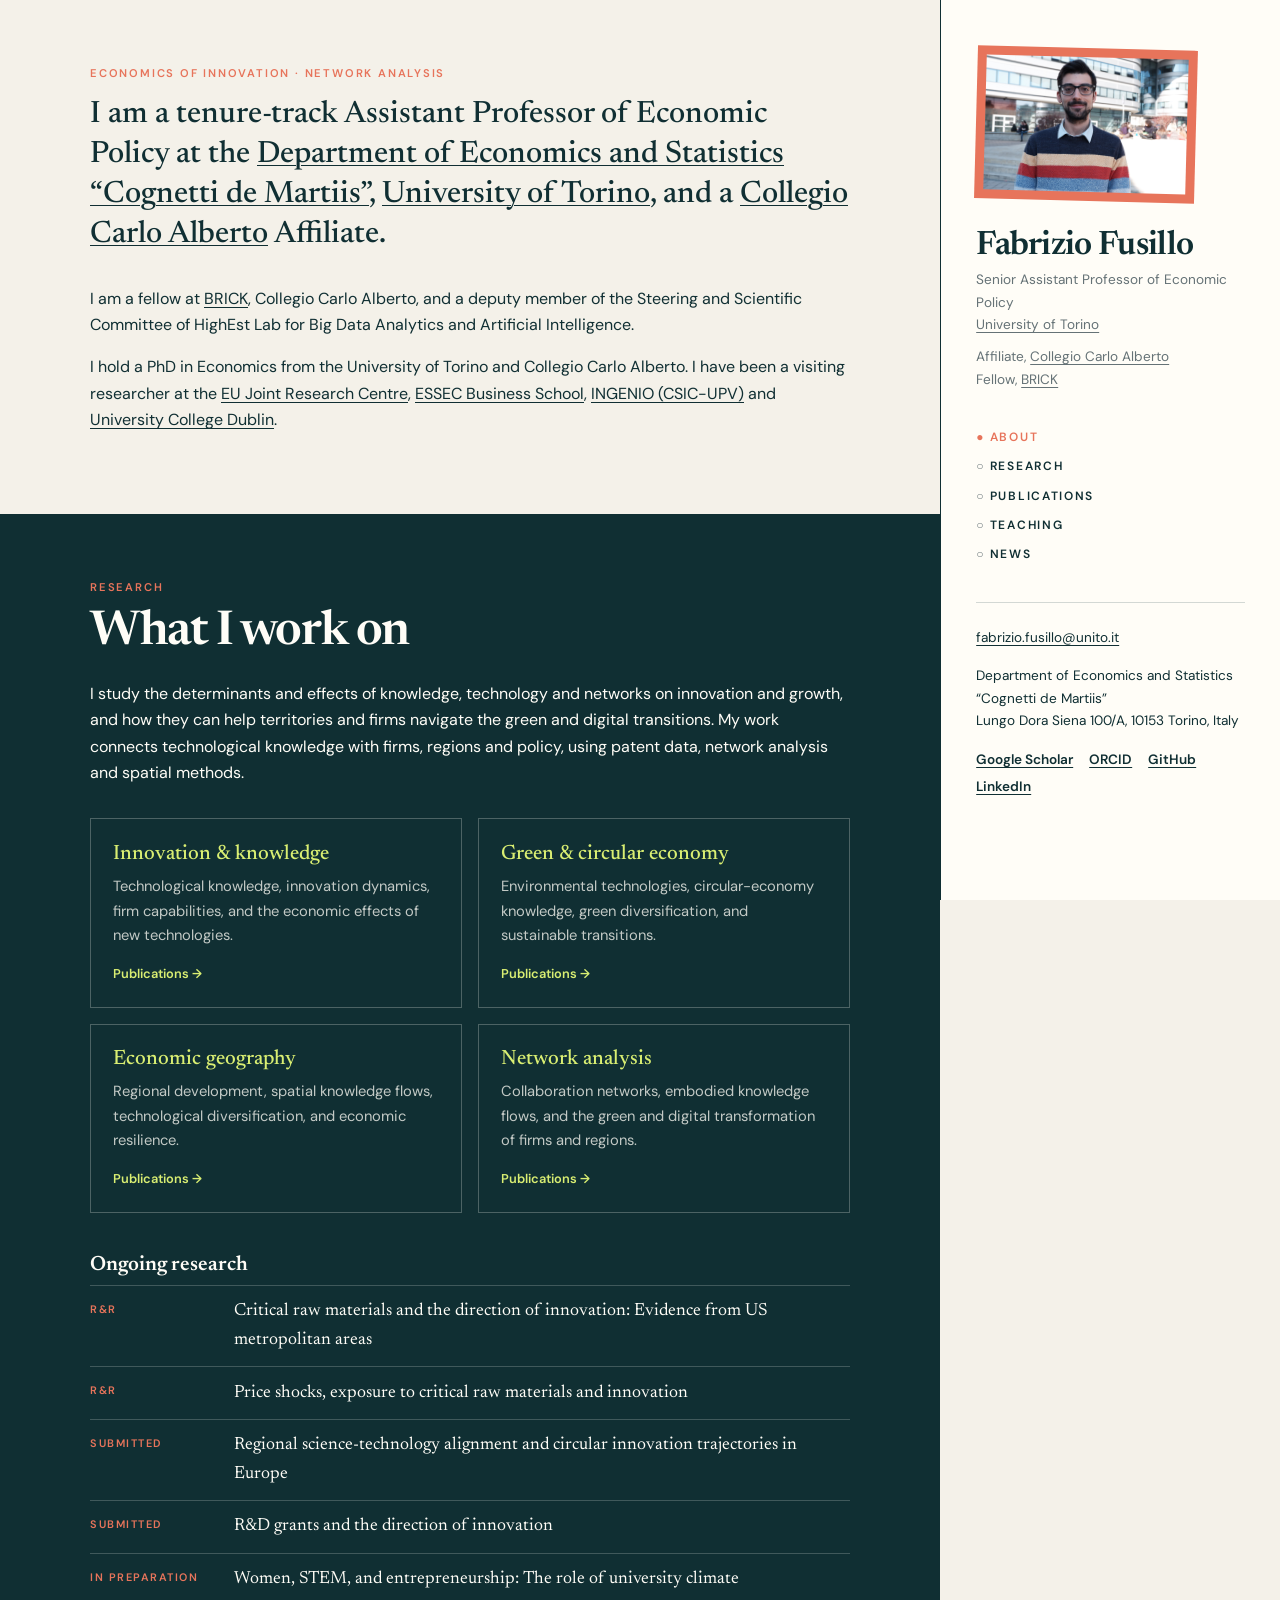
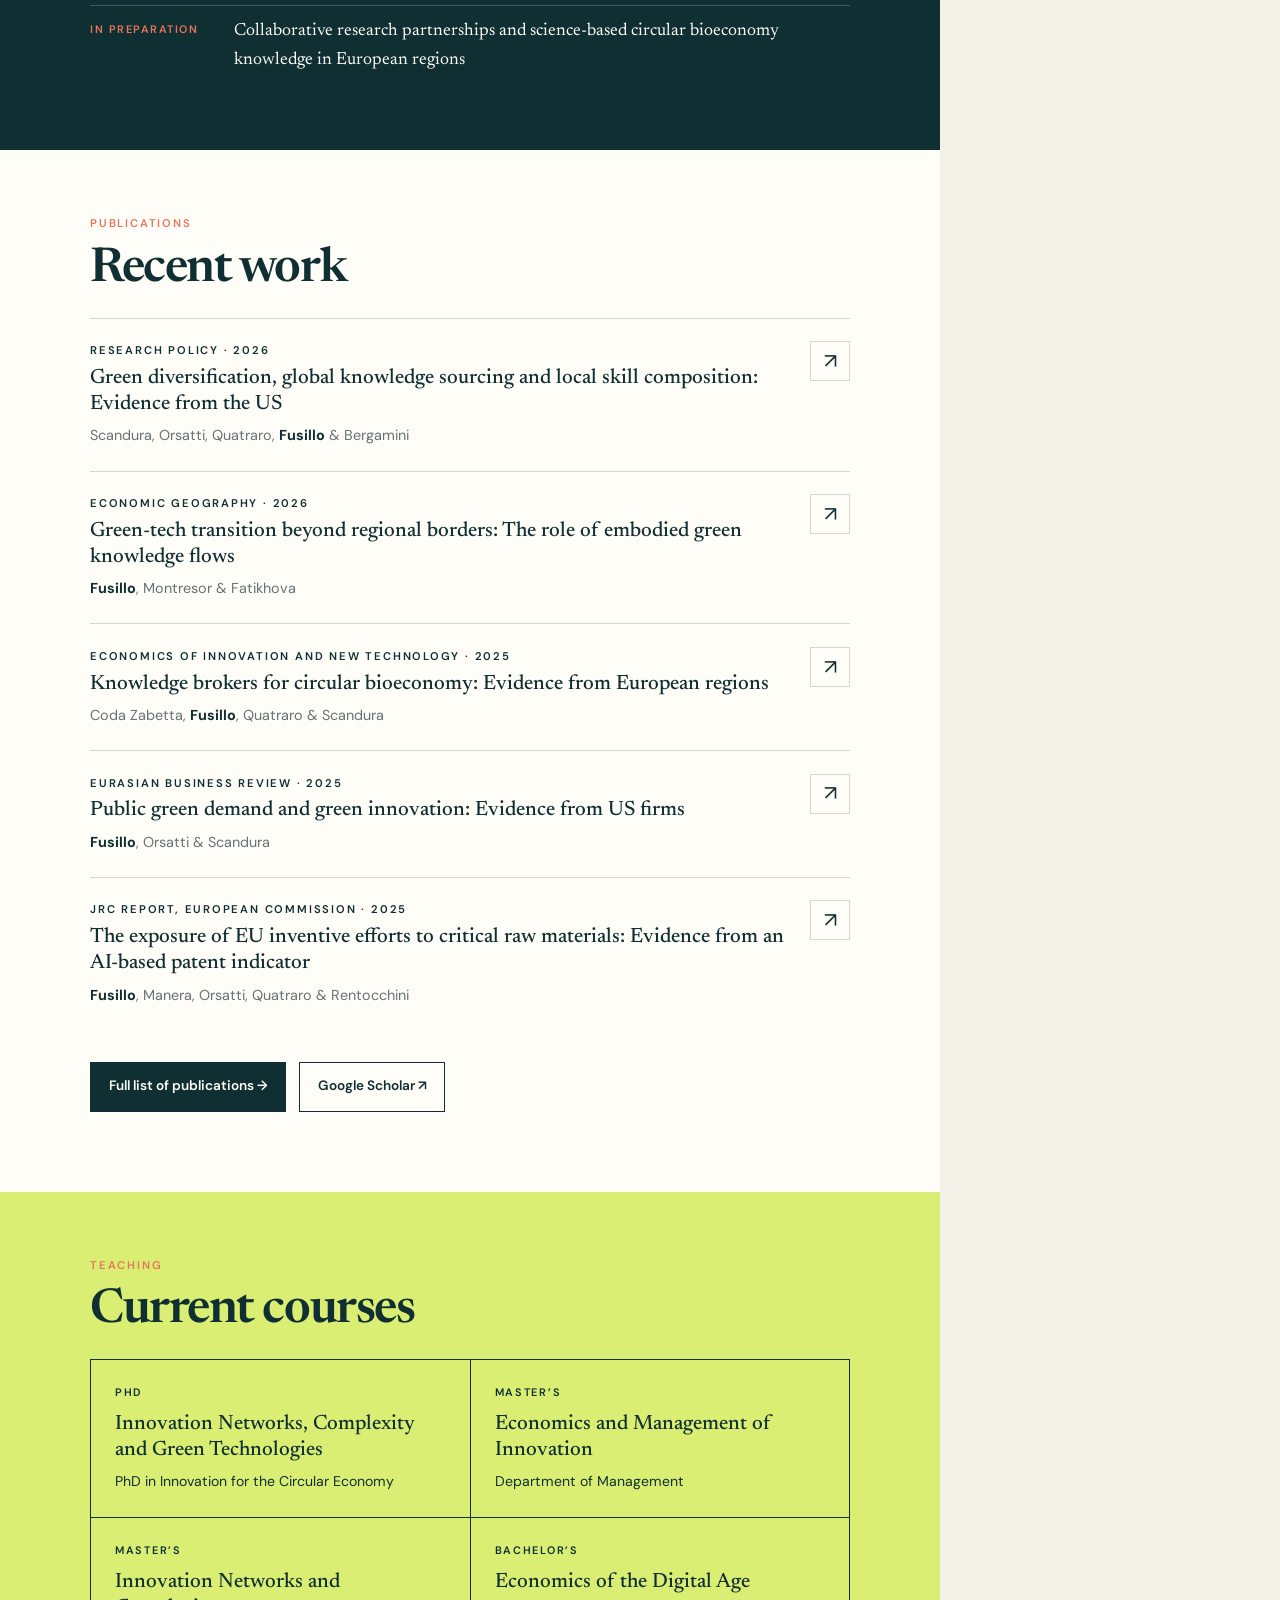
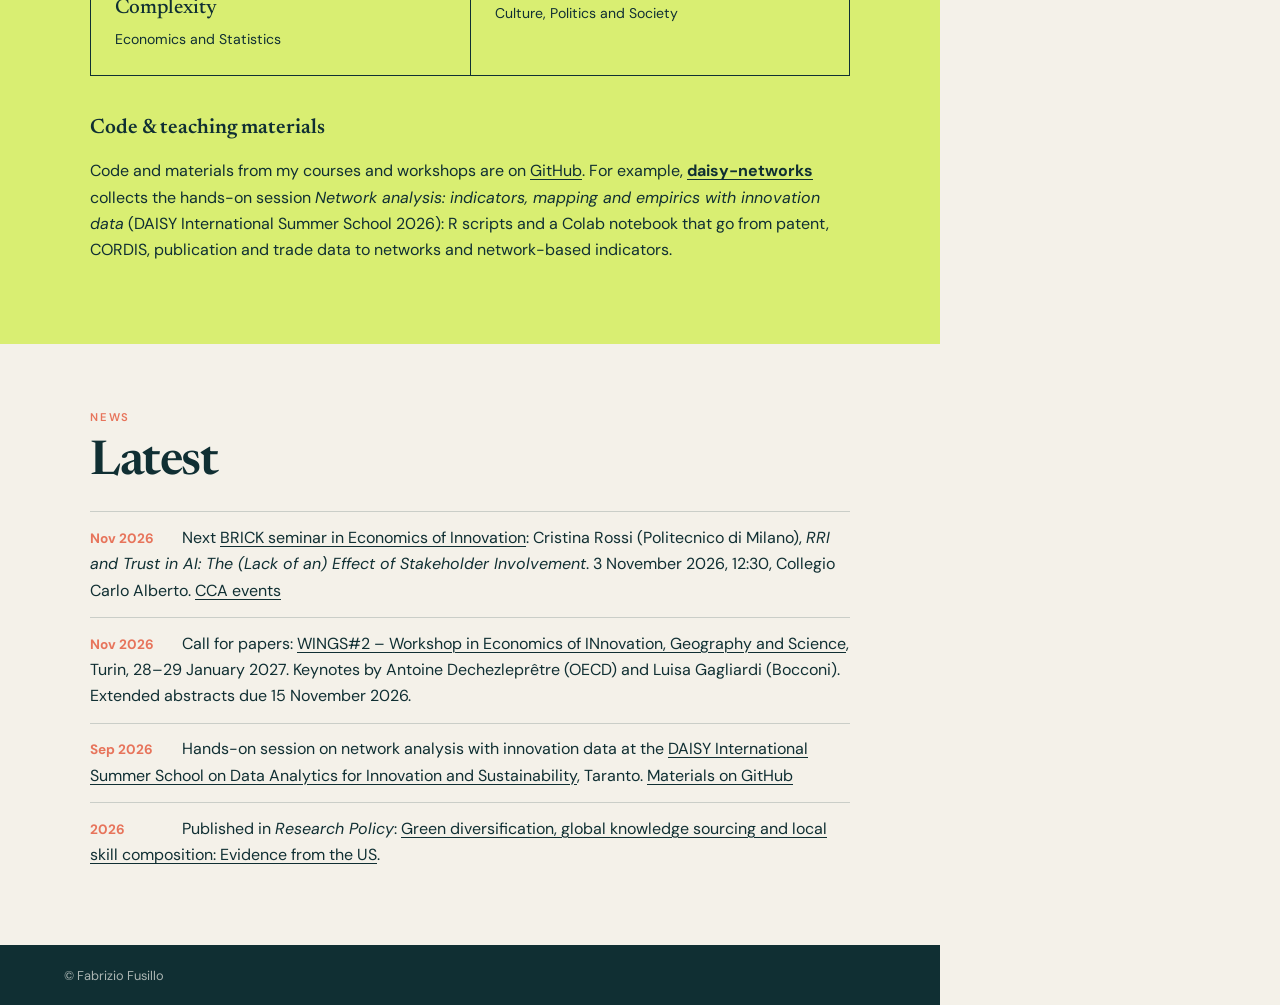
==== commit 9db90cc2: "Add full publication page, ongoing research and news updates - publications.html: journal articles, " ====
--- a/index.html
+++ b/index.html
@@ -15,22 +15,27 @@
 <body>
 <div class="layout">
 
-<!-- ================= SIDE COLUMN (right): photo, name, menu, contact ================= -->
+<!-- ================= SIDE COLUMN (right): photo, name, menu, contact =================
+     The same block is in publications.html: if you change something here, change it there too. -->
 <aside>
   <div class="photo"><img src="assets/fabrizio-fusillo.jpg" alt="Portrait of Fabrizio Fusillo"></div>
 
   <h1>Fabrizio Fusillo</h1>
   <p class="position">
     Senior Assistant Professor of Economic Policy<br>
-    <a href="https://www.est.unito.it/do/home.pl">University of Torino</a>
+    <a href="https://www.unito.it">University of Torino</a>
   </p>
+  <p class="affiliations">
+    Affiliate, <a href="https://www.carloalberto.org/person/fabrizio-fusillo/">Collegio Carlo Alberto</a><br>
+    Fellow, <a href="https://brick.carloalberto.org/">BRICK</a>
+  </p>
 
   <nav>
-    <a href="#about">About</a>
-    <a href="#research">Research</a>
-    <a href="#publications">Publications</a>
-    <a href="#teaching">Teaching</a>
-    <a href="#news">News</a>
+    <a href="index.html#about">About</a>
+    <a href="index.html#research">Research</a>
+    <a href="index.html#publications">Publications</a>
+    <a href="index.html#teaching">Teaching</a>
+    <a href="index.html#news">News</a>
   </nav>
 
   <div class="contact">
@@ -53,39 +58,57 @@
 <!-- ================= ABOUT ================= -->
 <section id="about" class="paper">
   <p class="eyebrow">Economics of innovation · Network analysis</p>
-  <p class="lead">I am a tenure-track Assistant Professor of Economic Policy at the Department of Economics and Statistics “Cognetti de Martiis”, University of Torino, and a Collegio Carlo Alberto Affiliate.</p>
-  <p>I am a fellow at BRICK, Collegio Carlo Alberto, and a deputy member of the Steering and Scientific Committee of HighEst Lab for Big Data Analytics and Artificial Intelligence.</p>
-  <p>I hold a PhD in Economics from the University of Torino and Collegio Carlo Alberto. I have been a visiting researcher at the EU Joint Research Centre, ESSEC Business School, INGENIO (CSIC-UPV) and University College Dublin.</p>
+  <p class="lead">I am a tenure-track Assistant Professor of Economic Policy at the <a href="https://www.est.unito.it/do/home.pl">Department of Economics and Statistics “Cognetti de Martiis”</a>, <a href="https://www.unito.it">University of Torino</a>, and a <a href="https://www.carloalberto.org">Collegio Carlo Alberto</a> Affiliate.</p>
+  <p>I am a fellow at <a href="https://brick.carloalberto.org/">BRICK</a>, Collegio Carlo Alberto, and a deputy member of the Steering and Scientific Committee of HighEst Lab for Big Data Analytics and Artificial Intelligence.</p>
+  <p>I hold a PhD in Economics from the University of Torino and Collegio Carlo Alberto. I have been a visiting researcher at the <a href="https://joint-research-centre.ec.europa.eu">EU Joint Research Centre</a>, <a href="https://www.essec.edu">ESSEC Business School</a>, <a href="https://www.ingenio.upv.es">INGENIO (CSIC-UPV)</a> and <a href="https://www.ucd.ie">University College Dublin</a>.</p>
 </section>
 
 <!-- ================= RESEARCH ================= -->
+<!-- Each box links to the full publication list filtered by that topic
+     (publications.html#innovation, #green, #geography, #networks). -->
 <section id="research" class="ink">
   <p class="eyebrow">Research</p>
   <h2>What I work on</h2>
   <p>I study the determinants and effects of knowledge, technology and networks on innovation and growth, and how they can help territories and firms navigate the green and digital transitions. My work connects technological knowledge with firms, regions and policy, using patent data, network analysis and spatial methods.</p>
   <div class="cards">
-    <div>
+    <a href="publications.html#innovation">
       <h3>Innovation &amp; knowledge</h3>
       <p>Technological knowledge, innovation dynamics, firm capabilities, and the economic effects of new technologies.</p>
-    </div>
-    <div>
+      <span>Publications →</span>
+    </a>
+    <a href="publications.html#green">
       <h3>Green &amp; circular economy</h3>
       <p>Environmental technologies, circular-economy knowledge, green diversification, and sustainable transitions.</p>
-    </div>
-    <div>
+      <span>Publications →</span>
+    </a>
+    <a href="publications.html#geography">
       <h3>Economic geography</h3>
       <p>Regional development, spatial knowledge flows, technological diversification, and economic resilience.</p>
-    </div>
-    <div>
+      <span>Publications →</span>
+    </a>
+    <a href="publications.html#networks">
       <h3>Network analysis</h3>
       <p>Collaboration networks, embodied knowledge flows, and the green and digital transformation of firms and regions.</p>
-    </div>
+      <span>Publications →</span>
+    </a>
   </div>
+
+  <!-- To update ongoing research: edit, add or remove <li> lines. The text in <span> is the status. -->
+  <h3 class="sub">Ongoing research</h3>
+  <ul class="ongoing">
+    <li><span>R&amp;R</span> Critical raw materials and the direction of innovation: Evidence from US metropolitan areas</li>
+    <li><span>R&amp;R</span> Price shocks, exposure to critical raw materials and innovation</li>
+    <li><span>Submitted</span> Regional science-technology alignment and circular innovation trajectories in Europe</li>
+    <li><span>Submitted</span> R&amp;D grants and the direction of innovation</li>
+    <li><span>In preparation</span> Women, STEM, and entrepreneurship: The role of university climate</li>
+    <li><span>In preparation</span> Collaborative research partnerships and science-based circular bioeconomy knowledge in European regions</li>
+  </ul>
 </section>
 
 <!-- ================= PUBLICATIONS ================= -->
 <!-- To add a publication: copy a whole <article> ... </article> block, paste it at the top
-     and change the text. Delete the last block so the list keeps the 5 most recent. -->
+     and change the text. Delete the last block so the list keeps the 5 most recent.
+     Remember to add it to publications.html too. -->
 <section id="publications" class="white">
   <p class="eyebrow">Publications</p>
   <h2>Recent work</h2>
@@ -125,7 +148,10 @@
     <a href="https://publications.jrc.ec.europa.eu/repository/handle/JRC141261" aria-label="Open publication">↗</a>
   </article>
 
-  <p><a class="button" href="https://scholar.google.com/citations?user=CQ9z-CwAAAAJ&amp;hl=it&amp;oi=ao">All publications on Google Scholar ↗</a></p>
+  <p class="buttons">
+    <a class="button" href="publications.html">Full list of publications →</a>
+    <a class="button outline" href="https://scholar.google.com/citations?user=CQ9z-CwAAAAJ&amp;hl=it&amp;oi=ao">Google Scholar ↗</a>
+  </p>
 </section>
 
 <!-- ================= TEACHING ================= -->
@@ -161,14 +187,15 @@
 </section>
 
 <!-- ================= NEWS ================= -->
-<!-- To add news: copy one <li> ... </li> line, paste it at the top and change the text. -->
+<!-- To add news: copy one <li> ... </li> block, paste it at the top and change the text. -->
 <section id="news" class="paper">
   <p class="eyebrow">News</p>
   <h2>Latest</h2>
   <ul class="news">
-    <li><b>Sep 2026</b> Taught the hands-on session on network analysis with innovation data at the DAISY International Summer School, Taranto. <a href="https://github.com/ffusillo/daisy-networks">Materials</a></li>
-    <li><b>2026</b> Published in <em>Research Policy</em>: <a href="https://doi.org/10.1016/j.respol.2026.105434">Green diversification, global knowledge sourcing and local skill composition</a>.</li>
-    <li><b>2026</b> Published in <em>Economic Geography</em>: <a href="https://doi.org/10.1080/00130095.2025.2577307">Green-tech transition beyond regional borders</a>.</li>
+    <li><b>Nov 2026</b> Next <a href="https://brick.carloalberto.org/seminars/">BRICK seminar in Economics of Innovation</a>: Cristina Rossi (Politecnico di Milano), <em>RRI and Trust in AI: The (Lack of an) Effect of Stakeholder Involvement</em>. 3 November 2026, 12:30, Collegio Carlo Alberto. <a href="https://www.carloalberto.org/events/month/2026-11/">CCA events</a></li>
+    <li><b>Nov 2026</b> Call for papers: <a href="https://sites.google.com/view/wings-workshop">WINGS#2 – Workshop in Economics of INnovation, Geography and Science</a>, Turin, 28–29 January 2027. Keynotes by Antoine Dechezleprêtre (OECD) and Luisa Gagliardi (Bocconi). Extended abstracts due 15 November 2026.</li>
+    <li><b>Sep 2026</b> Hands-on session on network analysis with innovation data at the <a href="https://www.daisy-summerschool.it/">DAISY International Summer School on Data Analytics for Innovation and Sustainability</a>, Taranto. <a href="https://github.com/ffusillo/daisy-networks">Materials on GitHub</a></li>
+    <li><b>2026</b> Published in <em>Research Policy</em>: <a href="https://doi.org/10.1016/j.respol.2026.105434">Green diversification, global knowledge sourcing and local skill composition: Evidence from the US</a>.</li>
   </ul>
 </section>
 
--- a/styles.css
+++ b/styles.css
@@ -34,6 +34,7 @@
 
 a { color: inherit; text-underline-offset: 3px; text-decoration-thickness: 1px; }
 a:hover { color: var(--coral); }
+[hidden] { display: none !important; }
 
 .layout {
   display: grid;
@@ -65,6 +66,7 @@
 
 aside h1 { margin: 1.8rem 0 0.3rem; font: 600 2.1rem/1.05 var(--serif); letter-spacing: -0.02em; }
 .position { margin: 0; color: var(--muted); }
+.affiliations { margin: 0.6rem 0 0; color: var(--muted); }
 
 aside nav { display: flex; flex-direction: column; margin: 2rem 0; }
 
@@ -115,9 +117,36 @@
   gap: 1rem;
   margin-top: 2rem;
 }
-.cards div { padding: 1.4rem; border: 1px solid rgba(255, 253, 247, 0.25); }
+.cards a {
+  display: flex;
+  flex-direction: column;
+  padding: 1.4rem;
+  border: 1px solid rgba(255, 253, 247, 0.25);
+  text-decoration: none;
+}
+.cards a:hover { border-color: var(--lime); background: rgba(217, 238, 114, 0.08); color: inherit; }
 .cards h3 { color: var(--lime); }
-.cards p { margin: 0; font-size: 0.92rem; color: rgba(255, 253, 247, 0.75); }
+.cards p { margin: 0 0 1rem; font-size: 0.92rem; color: rgba(255, 253, 247, 0.75); }
+.cards span { margin-top: auto; font-size: 0.8rem; font-weight: 600; color: var(--lime); }
+
+/* ---------- Ongoing research ---------- */
+.ongoing { margin: 0; padding: 0; list-style: none; }
+.ongoing li {
+  display: grid;
+  grid-template-columns: 8rem minmax(0, 1fr);
+  gap: 1rem;
+  padding: 0.7rem 0;
+  border-top: 1px solid rgba(255, 253, 247, 0.2);
+  font-family: var(--serif);
+  font-size: 1.1rem;
+}
+.ongoing span {
+  padding-top: 0.3rem;
+  color: var(--coral);
+  font: 600 0.68rem var(--sans);
+  letter-spacing: 0.14em;
+  text-transform: uppercase;
+}
 
 /* ---------- Publications ---------- */
 .pub {
@@ -129,13 +158,13 @@
 }
 .pub > * { grid-column: 1; }
 .pub .label { margin-bottom: 0.4rem; }
-.pub > p:last-of-type { margin: 0; color: var(--muted); font-size: 0.9rem; }
+.pub h3 ~ p { margin: 0; color: var(--muted); font-size: 0.9rem; }
 .pub b { color: var(--ink); }
 
 /* the ↗ square on the right of each publication */
 .pub > a {
   grid-column: 2;
-  grid-row: 1 / span 3;
+  grid-row: 1 / span 4;
   width: 40px;
   height: 40px;
   display: grid;
@@ -146,10 +175,11 @@
 }
 .pub > a:hover { background: var(--ink); color: var(--white); }
 
+.buttons { display: flex; flex-wrap: wrap; gap: 0.8rem; margin-top: 2rem; }
 .button {
   display: inline-block;
-  margin-top: 1.5rem;
   padding: 0.8rem 1.1rem;
+  border: 1px solid var(--ink);
   background: var(--ink);
   color: var(--white);
   font-size: 0.85rem;
@@ -157,6 +187,28 @@
   text-decoration: none;
 }
 .button:hover { color: var(--lime); }
+.button.outline { background: transparent; color: var(--ink); }
+.button.outline:hover { background: var(--ink); color: var(--white); }
+
+/* ---------- Full publication list: topic filters and tags ---------- */
+.filters { display: flex; flex-wrap: wrap; gap: 0.5rem; margin: 0 0 1rem; }
+.filters a,
+.pub .tags a {
+  padding: 0.2rem 0.8rem;
+  border: 1px solid var(--ink);
+  border-radius: 999px;
+  font-size: 0.8rem;
+  font-weight: 500;
+  text-decoration: none;
+}
+.filters a.active,
+.filters a:hover { background: var(--ink); color: var(--white); }
+
+.pub .tags { display: flex; flex-wrap: wrap; gap: 0.4rem; margin-top: 0.6rem; }
+.pub .tags a { padding: 0 0.6rem; border-color: var(--line); color: var(--muted); font-size: 0.72rem; }
+.pub .tags a:hover { border-color: var(--coral); color: var(--coral); }
+
+.pub-group h3.sub { margin-bottom: 0.5rem; }
 
 /* ---------- Teaching ---------- */
 .courses {
@@ -193,4 +245,5 @@
   section { padding: 3rem 16px; }
   footer { padding: 1rem 16px; }
   .cards, .courses { grid-template-columns: 1fr; }
-}
+  .ongoing li { grid-template-columns: 1fr; gap: 0.2rem; }
+}
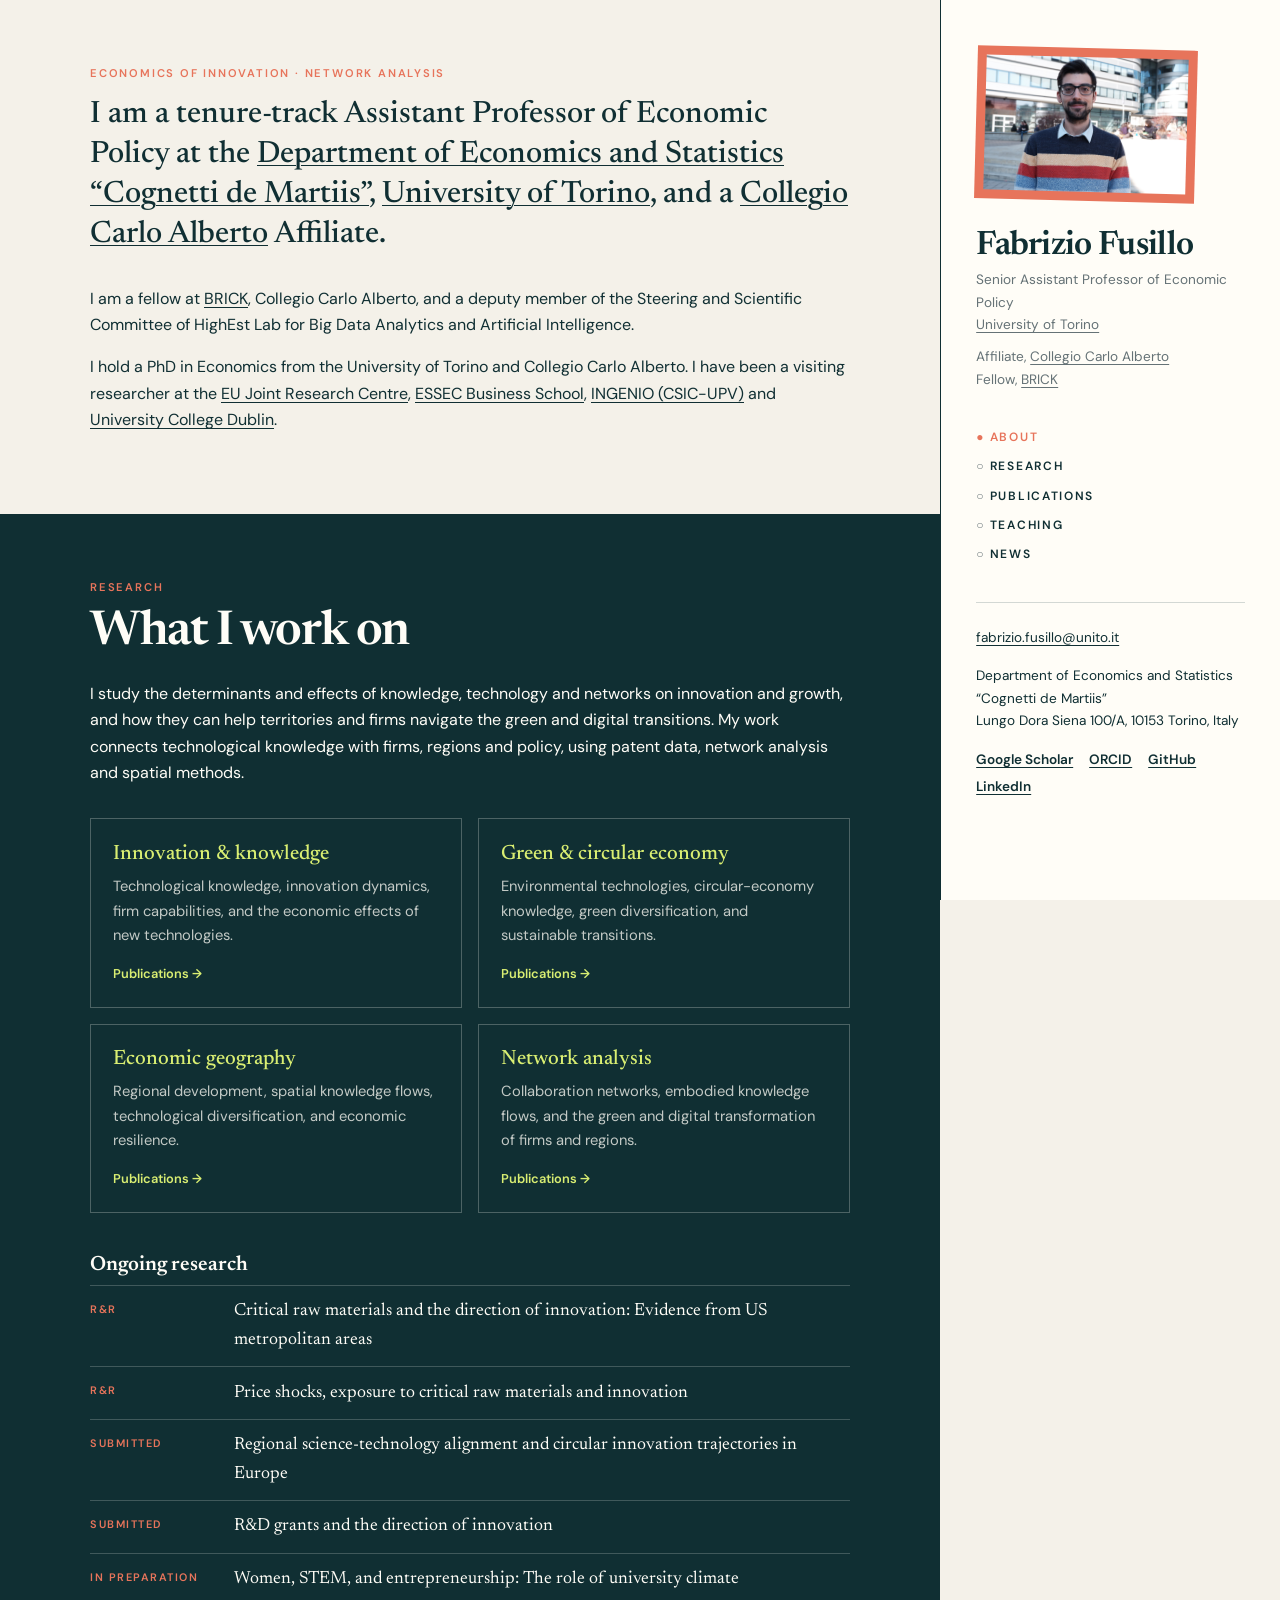
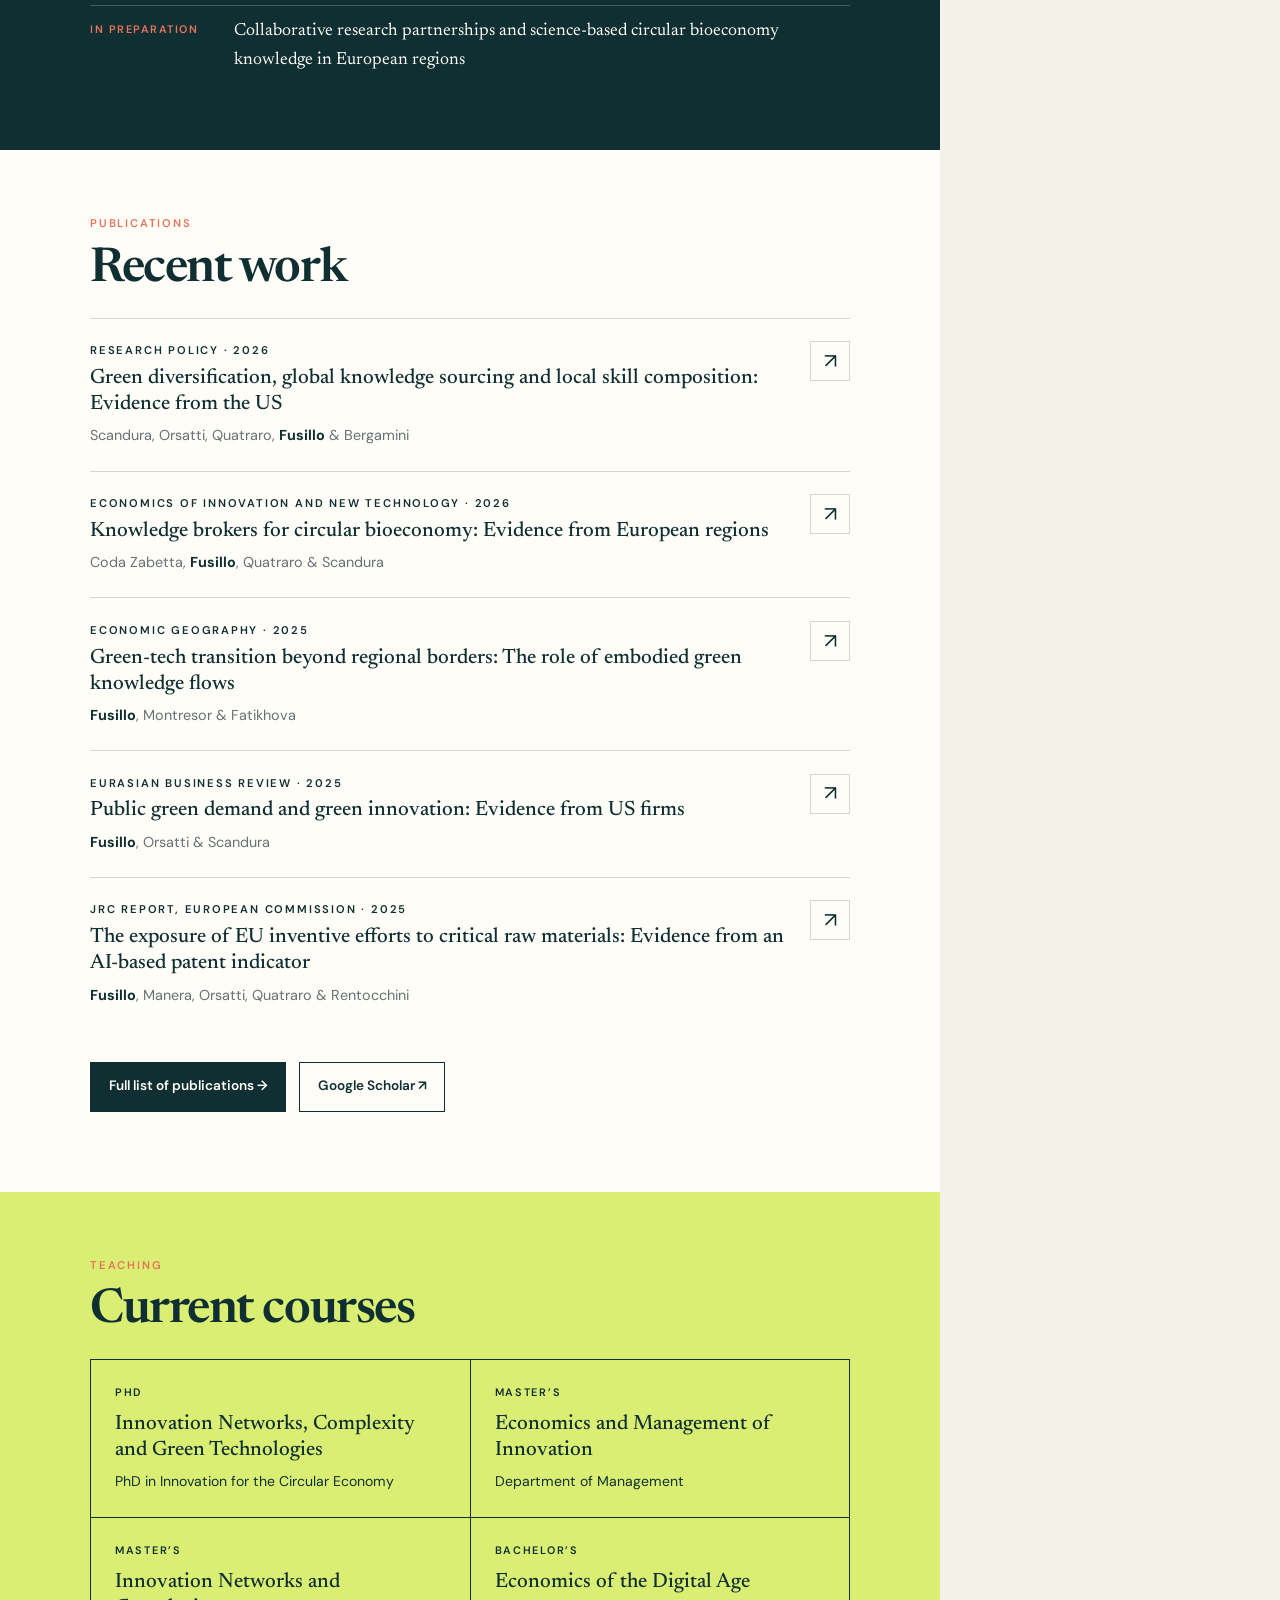
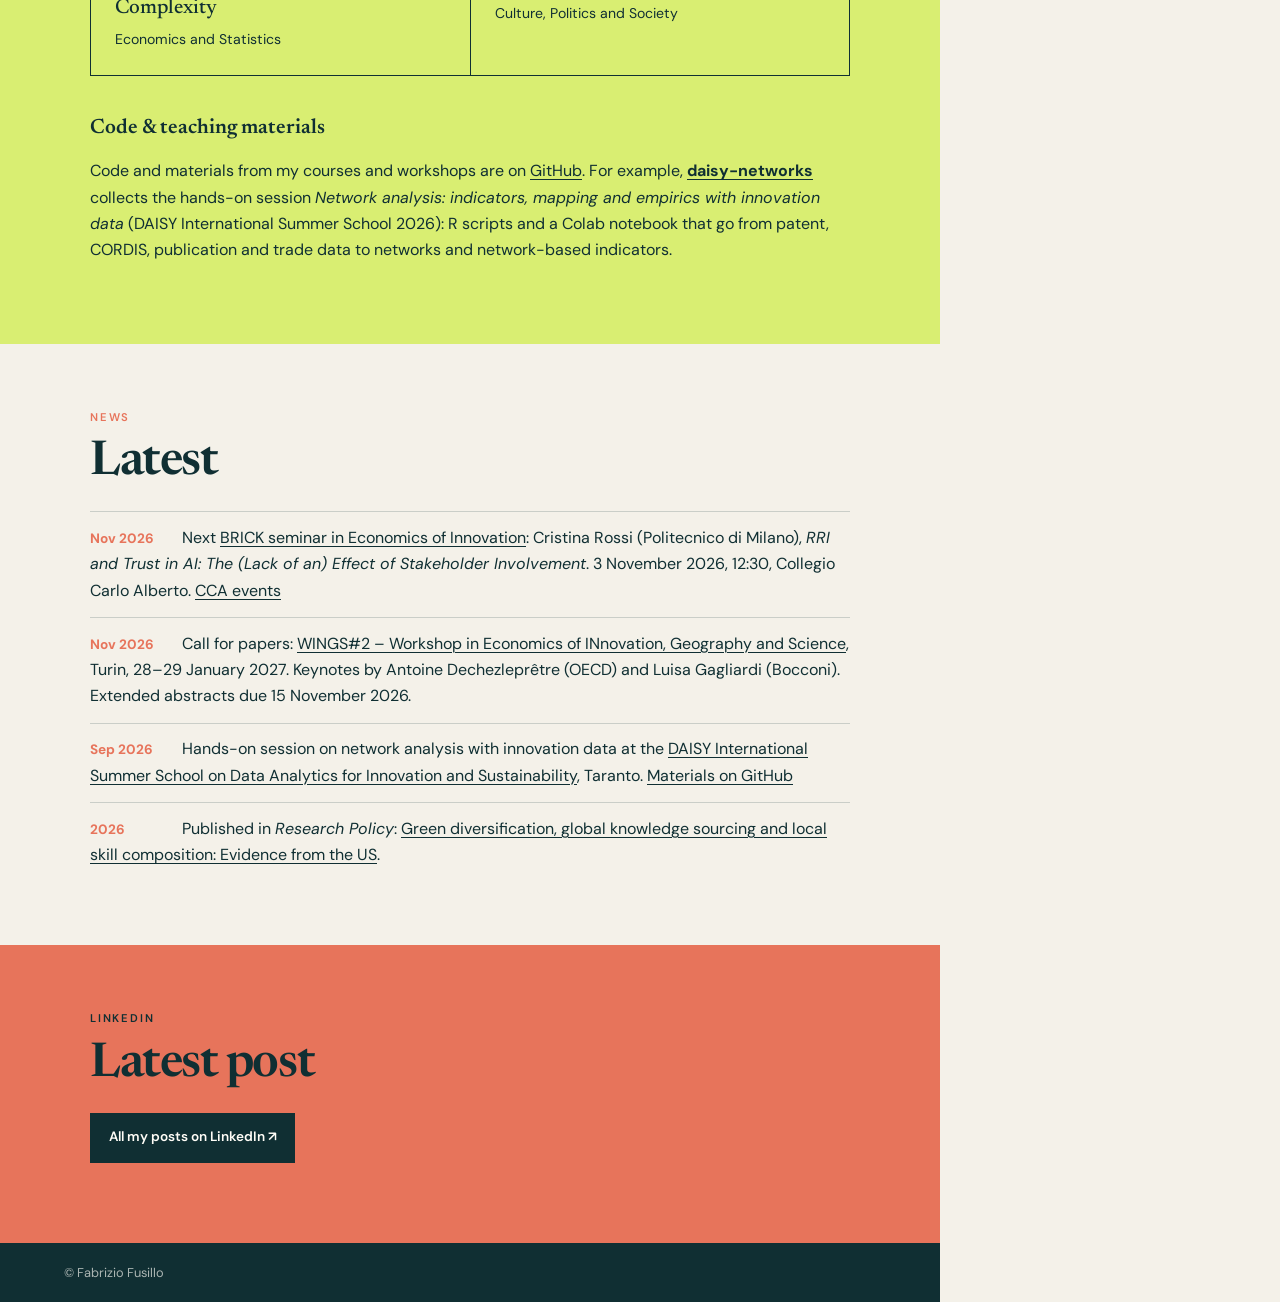
==== commit b390ba1d: "Correct publication years to journal issue years; add LinkedIn box Years, volumes and issues checked" ====
--- a/index.html
+++ b/index.html
@@ -121,17 +121,17 @@
   </article>
 
   <article class="pub">
-    <p class="label">Economic Geography · 2026</p>
+    <p class="label">Economics of Innovation and New Technology · 2026</p>
+    <h3>Knowledge brokers for circular bioeconomy: Evidence from European regions</h3>
+    <p>Coda Zabetta, <b>Fusillo</b>, Quatraro &amp; Scandura</p>
+    <a href="https://doi.org/10.1080/10438599.2025.2573064" aria-label="Open publication">↗</a>
+  </article>
+
+  <article class="pub">
+    <p class="label">Economic Geography · 2025</p>
     <h3>Green-tech transition beyond regional borders: The role of embodied green knowledge flows</h3>
     <p><b>Fusillo</b>, Montresor &amp; Fatikhova</p>
     <a href="https://doi.org/10.1080/00130095.2025.2577307" aria-label="Open publication">↗</a>
-  </article>
-
-  <article class="pub">
-    <p class="label">Economics of Innovation and New Technology · 2025</p>
-    <h3>Knowledge brokers for circular bioeconomy: Evidence from European regions</h3>
-    <p>Coda Zabetta, <b>Fusillo</b>, Quatraro &amp; Scandura</p>
-    <a href="https://doi.org/10.1080/10438599.2025.2573064" aria-label="Open publication">↗</a>
   </article>
 
   <article class="pub">
@@ -197,6 +197,23 @@
     <li><b>Sep 2026</b> Hands-on session on network analysis with innovation data at the <a href="https://www.daisy-summerschool.it/">DAISY International Summer School on Data Analytics for Innovation and Sustainability</a>, Taranto. <a href="https://github.com/ffusillo/daisy-networks">Materials on GitHub</a></li>
     <li><b>2026</b> Published in <em>Research Policy</em>: <a href="https://doi.org/10.1016/j.respol.2026.105434">Green diversification, global knowledge sourcing and local skill composition: Evidence from the US</a>.</li>
   </ul>
+</section>
+
+<!-- ================= LINKEDIN ================= -->
+<!-- To show your latest LinkedIn post:
+     1. On LinkedIn, open the post, click the "..." menu and choose "Embed this post".
+     2. Copy only the address inside src="..." from the code LinkedIn gives you
+        (it looks like https://www.linkedin.com/embed/feed/update/urn:li:share:1234567890).
+     3. Paste it below in place of PASTE-EMBED-ADDRESS-HERE and delete the comment marks
+        <!- - and - -> around the <iframe> line.
+     Repeat when you want to show a newer post. -->
+<section id="linkedin" class="coral">
+  <p class="eyebrow">LinkedIn</p>
+  <h2>Latest post</h2>
+  <div class="linkedin-post">
+    <!-- <iframe src="PASTE-EMBED-ADDRESS-HERE" title="Latest LinkedIn post" loading="lazy"></iframe> -->
+  </div>
+  <p><a class="button" href="https://www.linkedin.com/in/fabrizio-fusillo-4771b8a0/recent-activity/all/">All my posts on LinkedIn ↗</a></p>
 </section>
 
 <footer>© Fabrizio Fusillo</footer>
--- a/styles.css
+++ b/styles.css
@@ -93,6 +93,8 @@
 .white { background: var(--white); }
 .lime  { background: var(--lime); }
 .ink   { background: var(--ink); color: var(--white); }
+.coral { background: var(--coral); }
+.coral .eyebrow { color: var(--ink); }
 .ink a:hover { color: var(--lime); }
 
 .eyebrow,
@@ -232,6 +234,12 @@
 .news li { padding: 0.8rem 0; border-top: 1px solid var(--line); }
 .news b { display: inline-block; min-width: 5.5rem; color: var(--coral); font-size: 0.85rem; }
 
+/* ---------- LinkedIn post ---------- */
+/* The white box only appears once an <iframe> is pasted inside it. */
+.linkedin-post { max-width: 520px; margin-bottom: 1rem; background: var(--white); }
+.linkedin-post:not(:has(iframe)) { display: none; }
+.linkedin-post iframe { display: block; width: 100%; height: 560px; border: 0; }
+
 footer { padding: 1.2rem 5vw; background: var(--ink); color: rgba(255, 253, 247, 0.65); font-size: 0.8rem; }
 
 /* ---------- Tablet and phone: side column moves to the top ---------- */
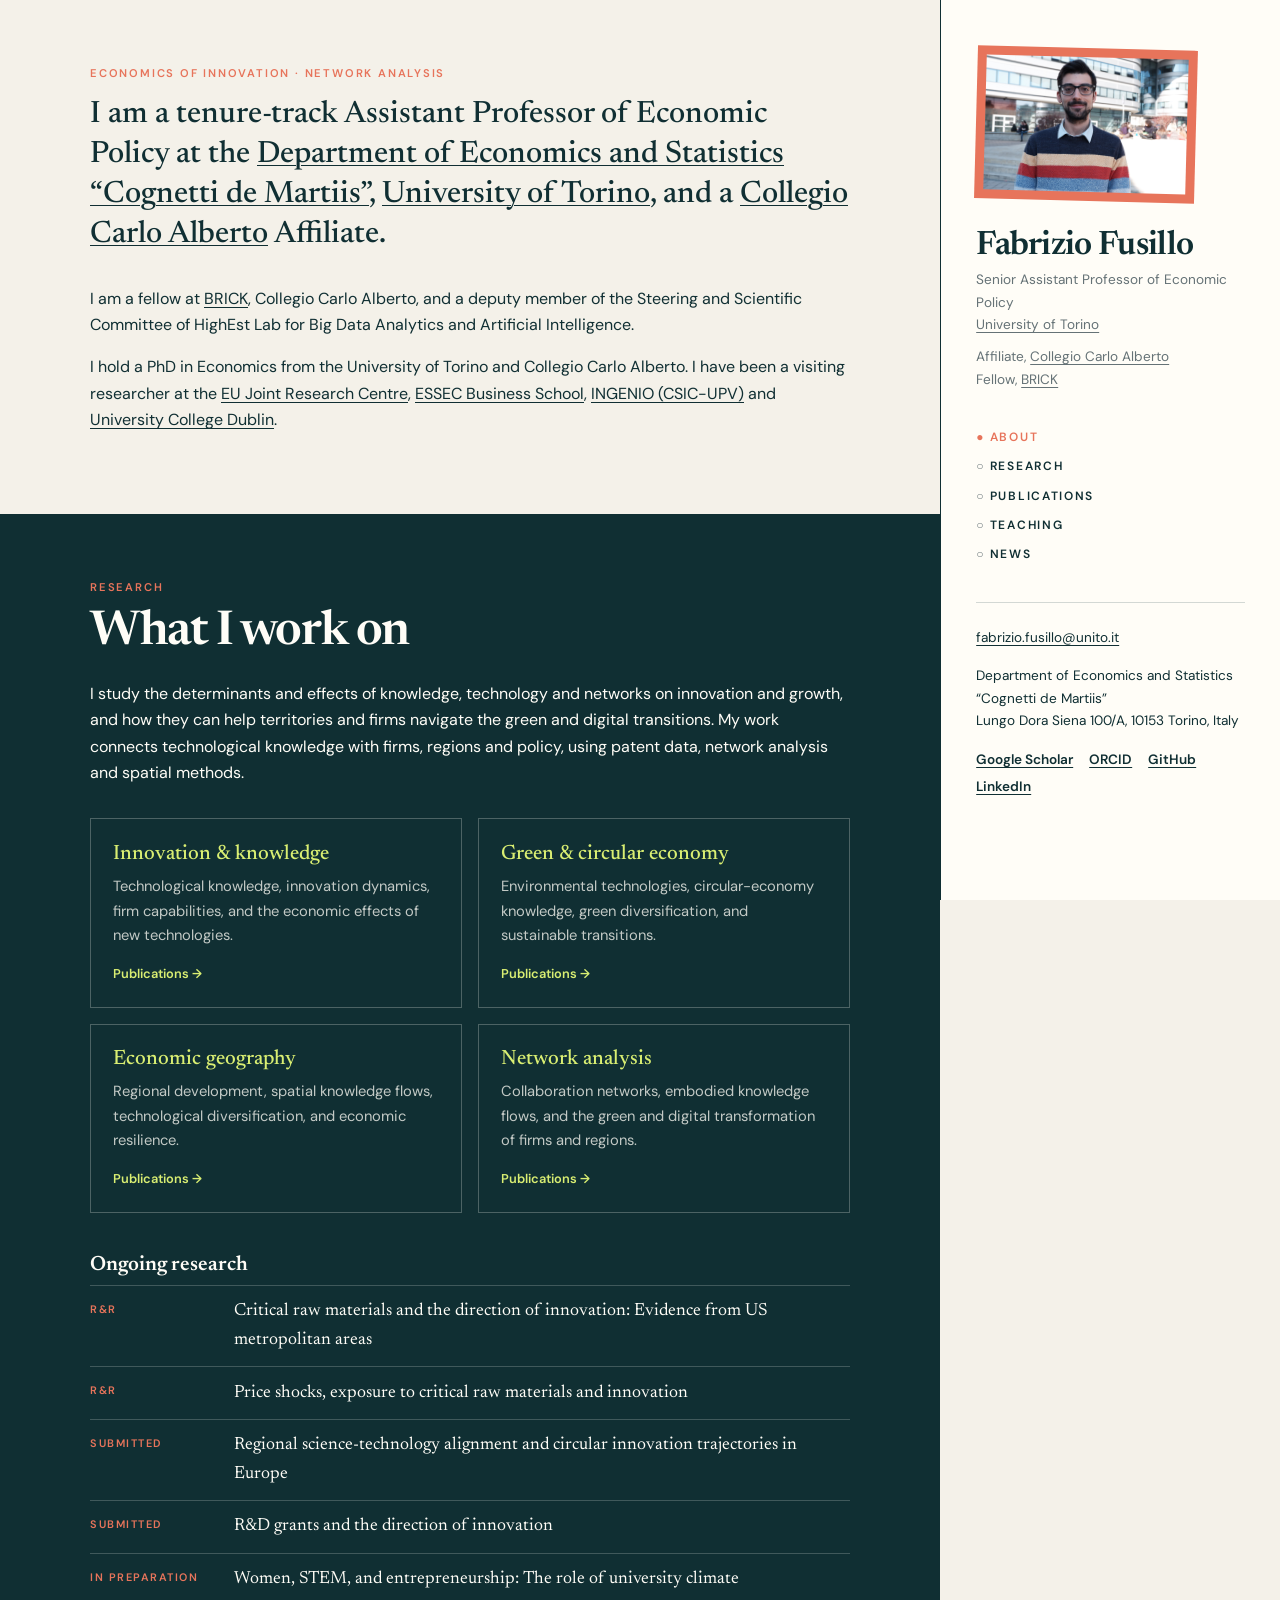
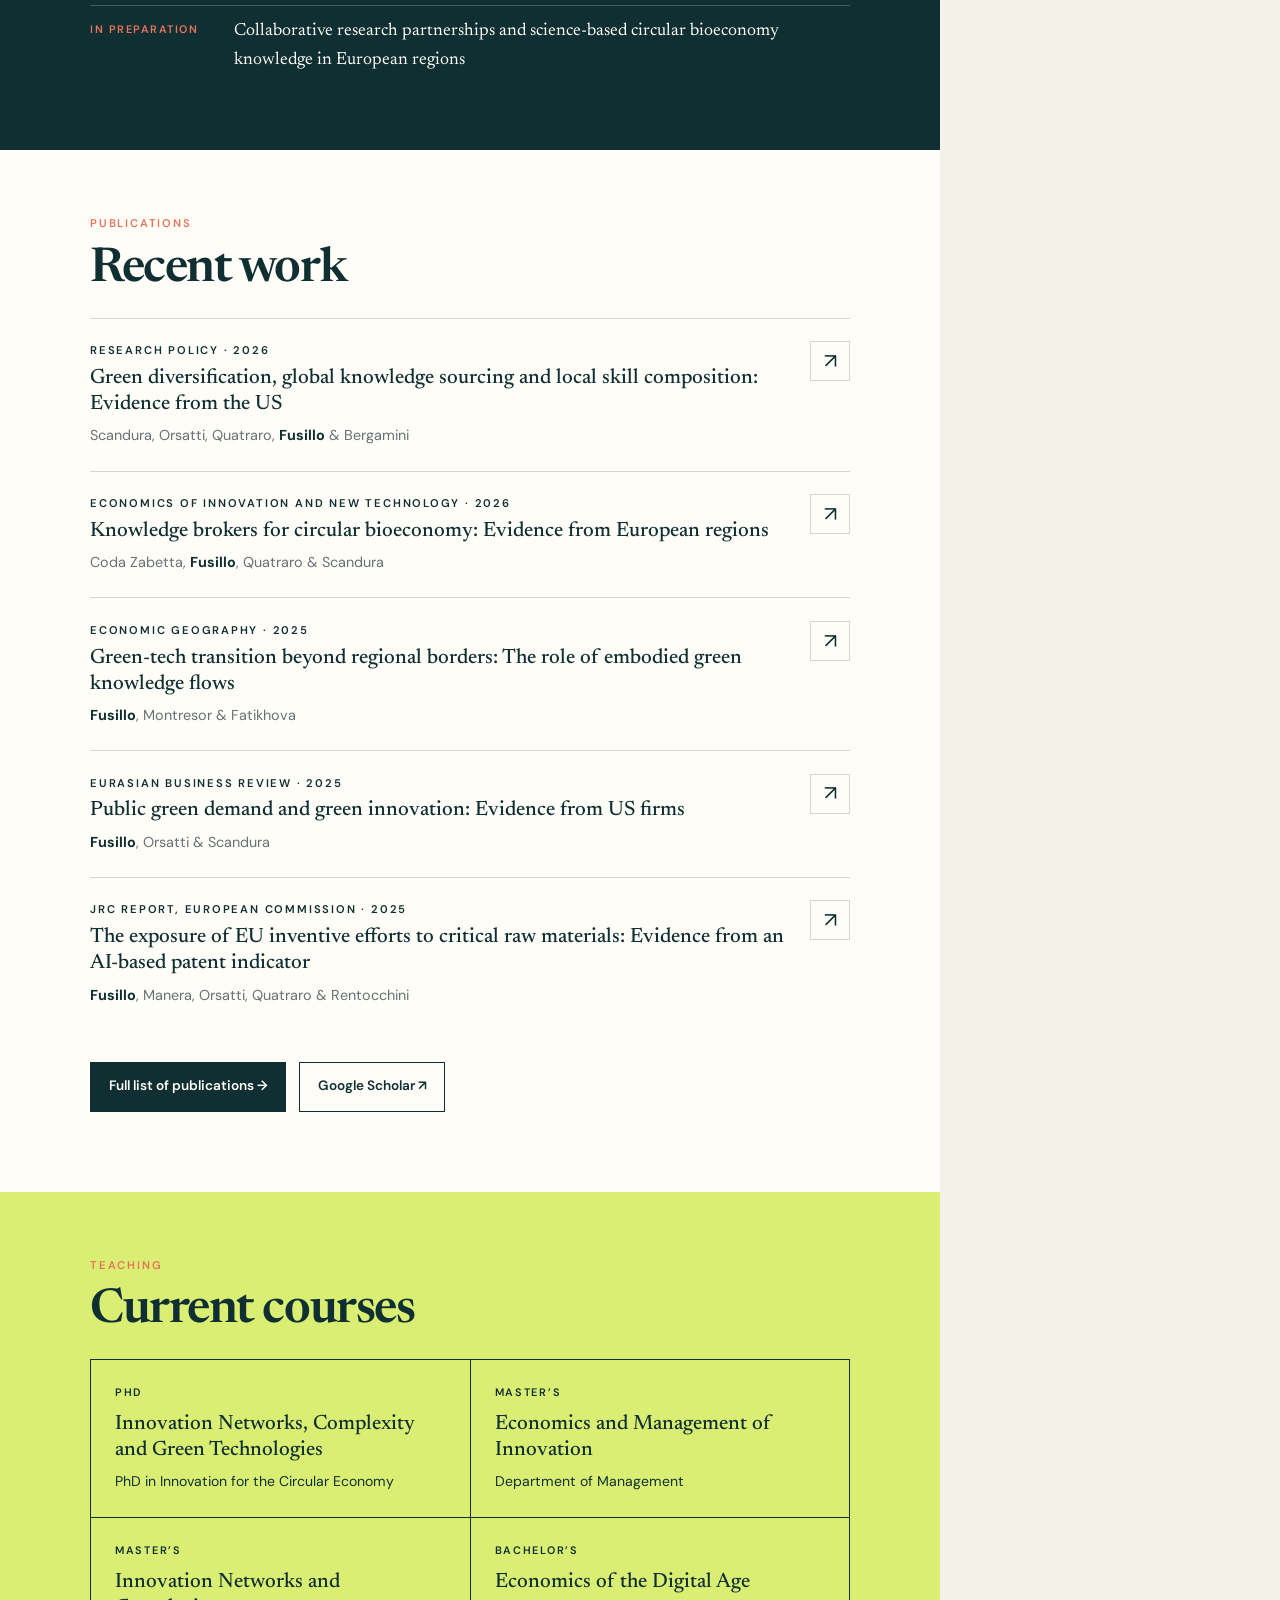
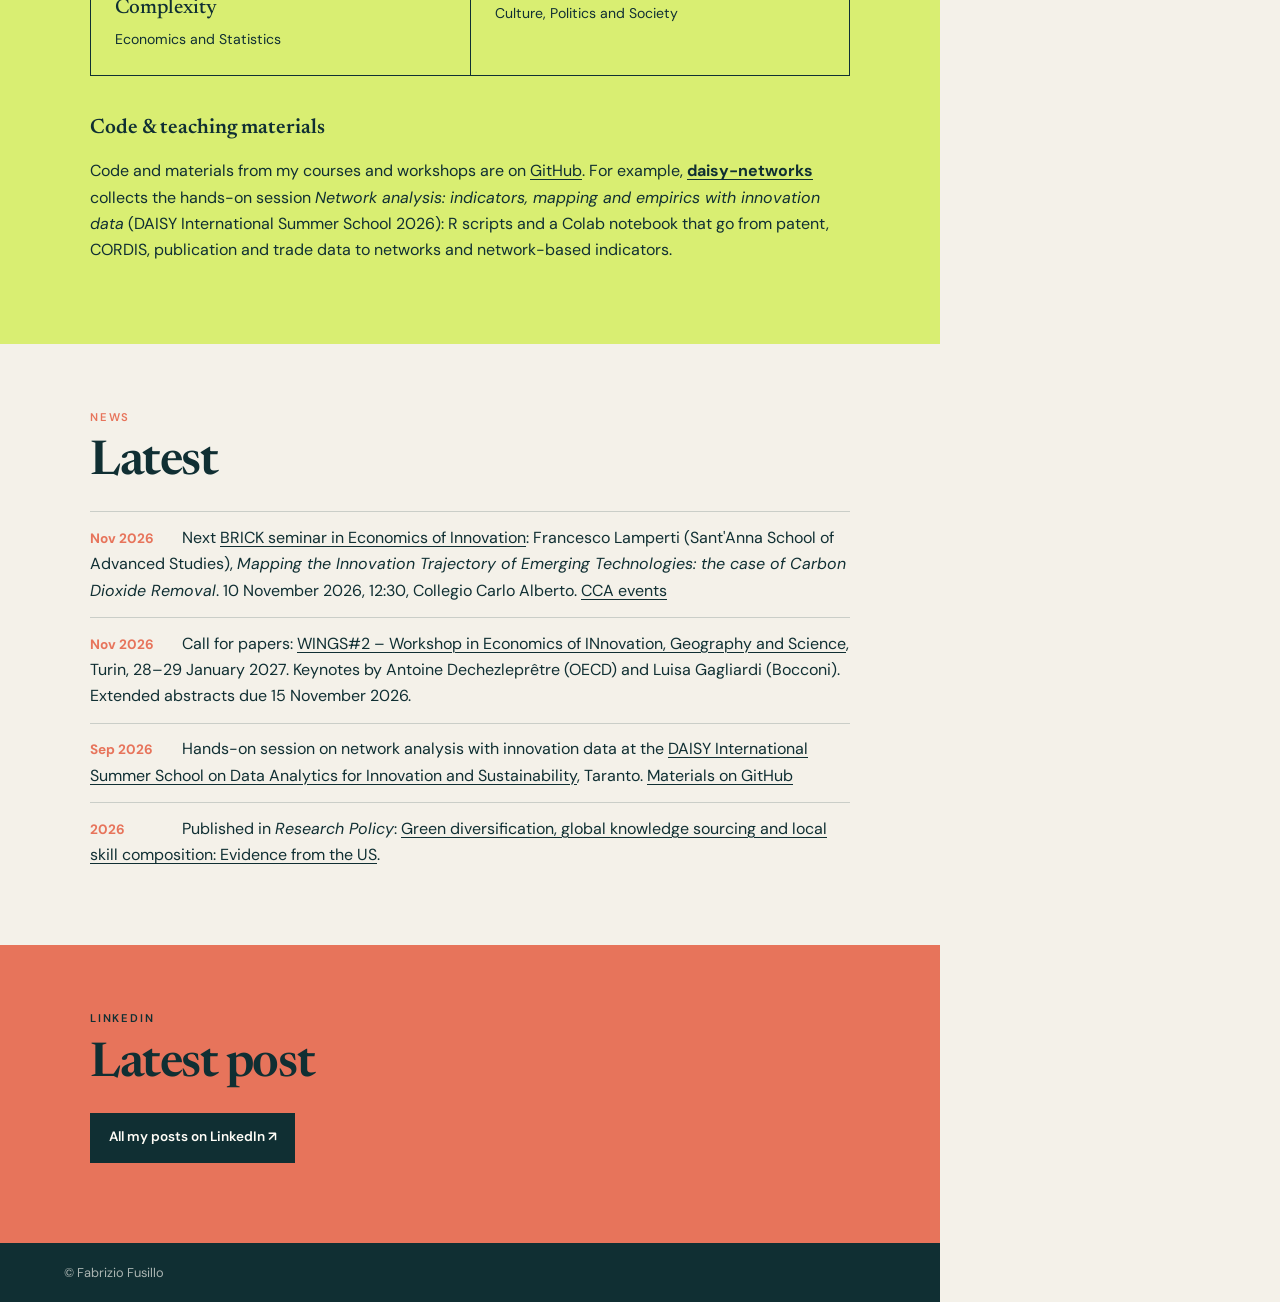
==== commit 5edf839c: "New seminar added" ====
--- a/index.html
+++ b/index.html
@@ -192,7 +192,7 @@
   <p class="eyebrow">News</p>
   <h2>Latest</h2>
   <ul class="news">
-    <li><b>Nov 2026</b> Next <a href="https://brick.carloalberto.org/seminars/">BRICK seminar in Economics of Innovation</a>: Cristina Rossi (Politecnico di Milano), <em>RRI and Trust in AI: The (Lack of an) Effect of Stakeholder Involvement</em>. 3 November 2026, 12:30, Collegio Carlo Alberto. <a href="https://www.carloalberto.org/events/month/2026-11/">CCA events</a></li>
+    <li><b>Nov 2026</b> Next <a href="https://brick.carloalberto.org/seminars/">BRICK seminar in Economics of Innovation</a>: Francesco Lamperti (Sant'Anna School of Advanced Studies), <em>Mapping the Innovation Trajectory of Emerging Technologies: the case of Carbon Dioxide Removal</em>. 10 November 2026, 12:30, Collegio Carlo Alberto. <a href="https://www.carloalberto.org/events/month/2026-11/">CCA events</a></li>
     <li><b>Nov 2026</b> Call for papers: <a href="https://sites.google.com/view/wings-workshop">WINGS#2 – Workshop in Economics of INnovation, Geography and Science</a>, Turin, 28–29 January 2027. Keynotes by Antoine Dechezleprêtre (OECD) and Luisa Gagliardi (Bocconi). Extended abstracts due 15 November 2026.</li>
     <li><b>Sep 2026</b> Hands-on session on network analysis with innovation data at the <a href="https://www.daisy-summerschool.it/">DAISY International Summer School on Data Analytics for Innovation and Sustainability</a>, Taranto. <a href="https://github.com/ffusillo/daisy-networks">Materials on GitHub</a></li>
     <li><b>2026</b> Published in <em>Research Policy</em>: <a href="https://doi.org/10.1016/j.respol.2026.105434">Green diversification, global knowledge sourcing and local skill composition: Evidence from the US</a>.</li>
@@ -222,6 +222,11 @@
 </div>
 
 <script>
+  // Open links to other websites in a new tab. No need to edit this.
+  document.querySelectorAll('a[href^="http"]').forEach((a) => {
+    if (a.host !== location.host) { a.target = '_blank'; a.rel = 'noopener'; }
+  });
+
   // Highlights the current section in the menu while scrolling. No need to edit this.
   const menuLinks = document.querySelectorAll('aside nav a');
   const observer = new IntersectionObserver((entries) => {
